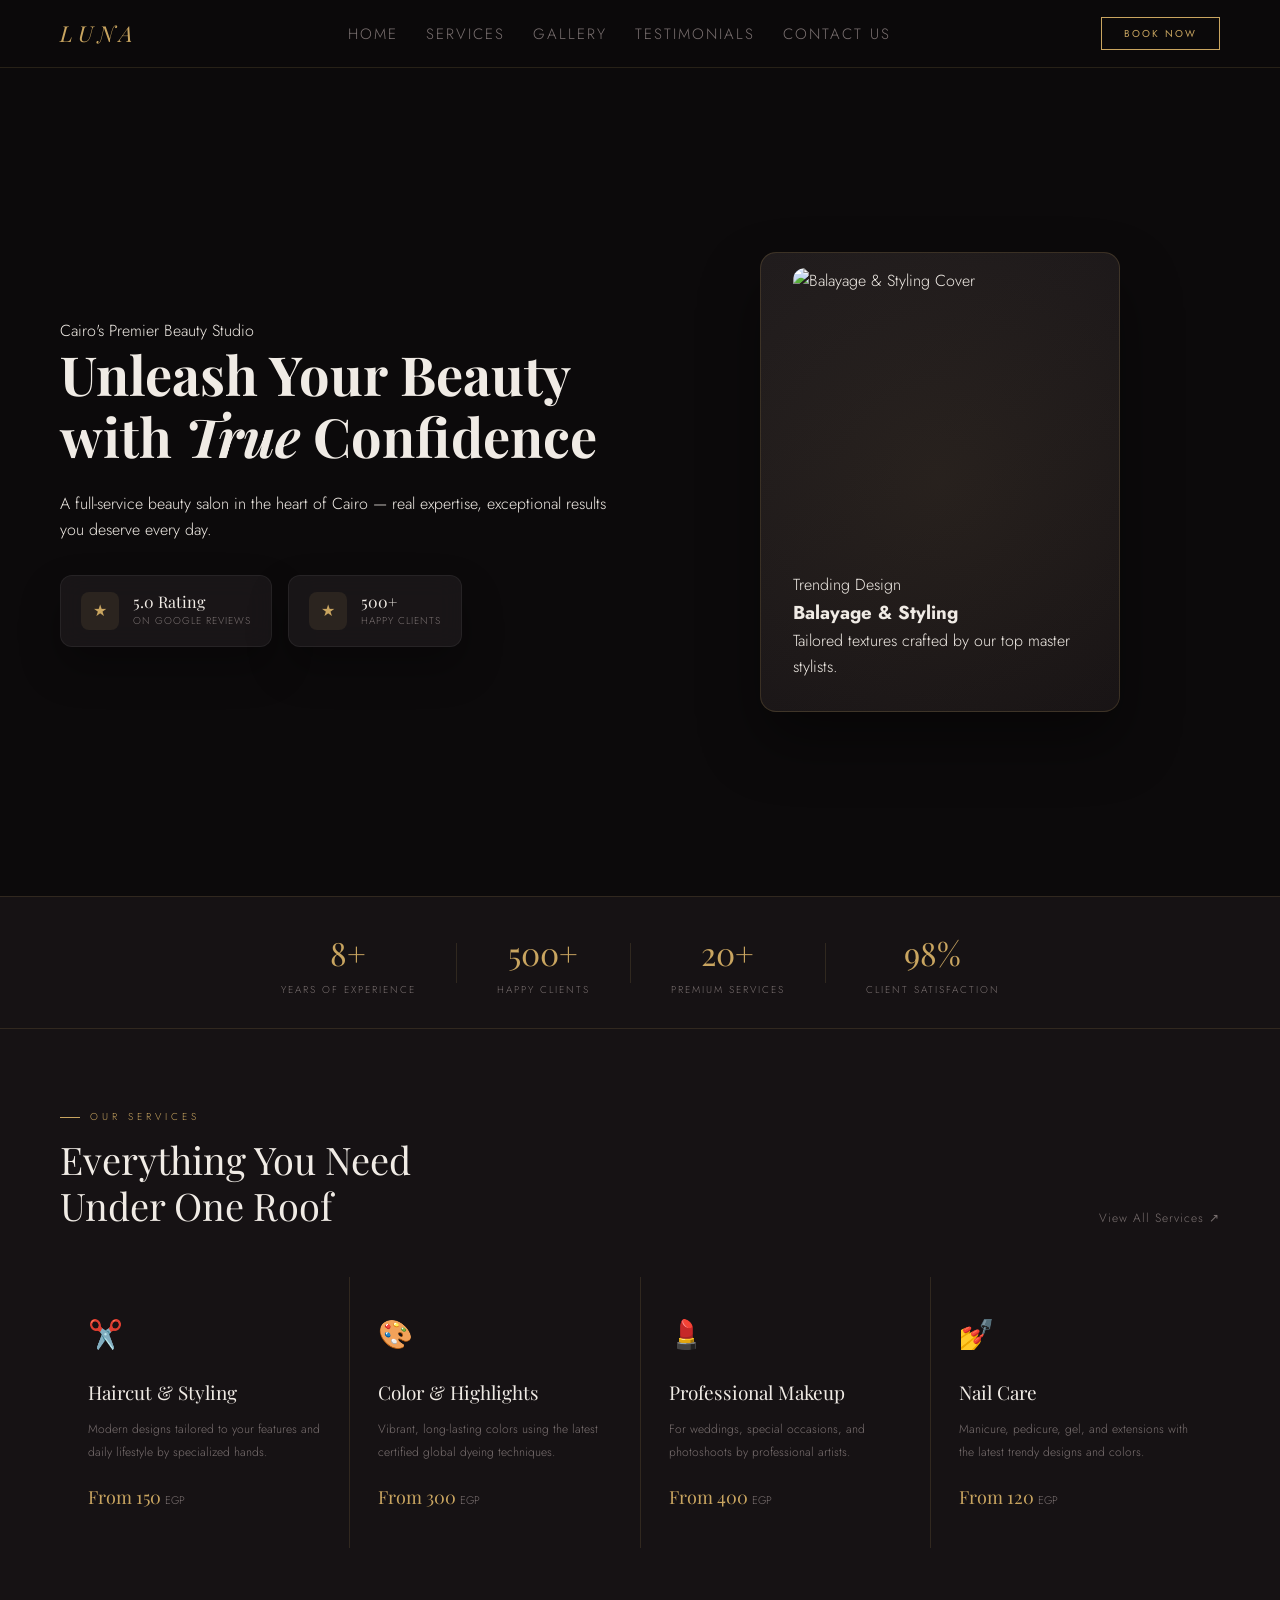
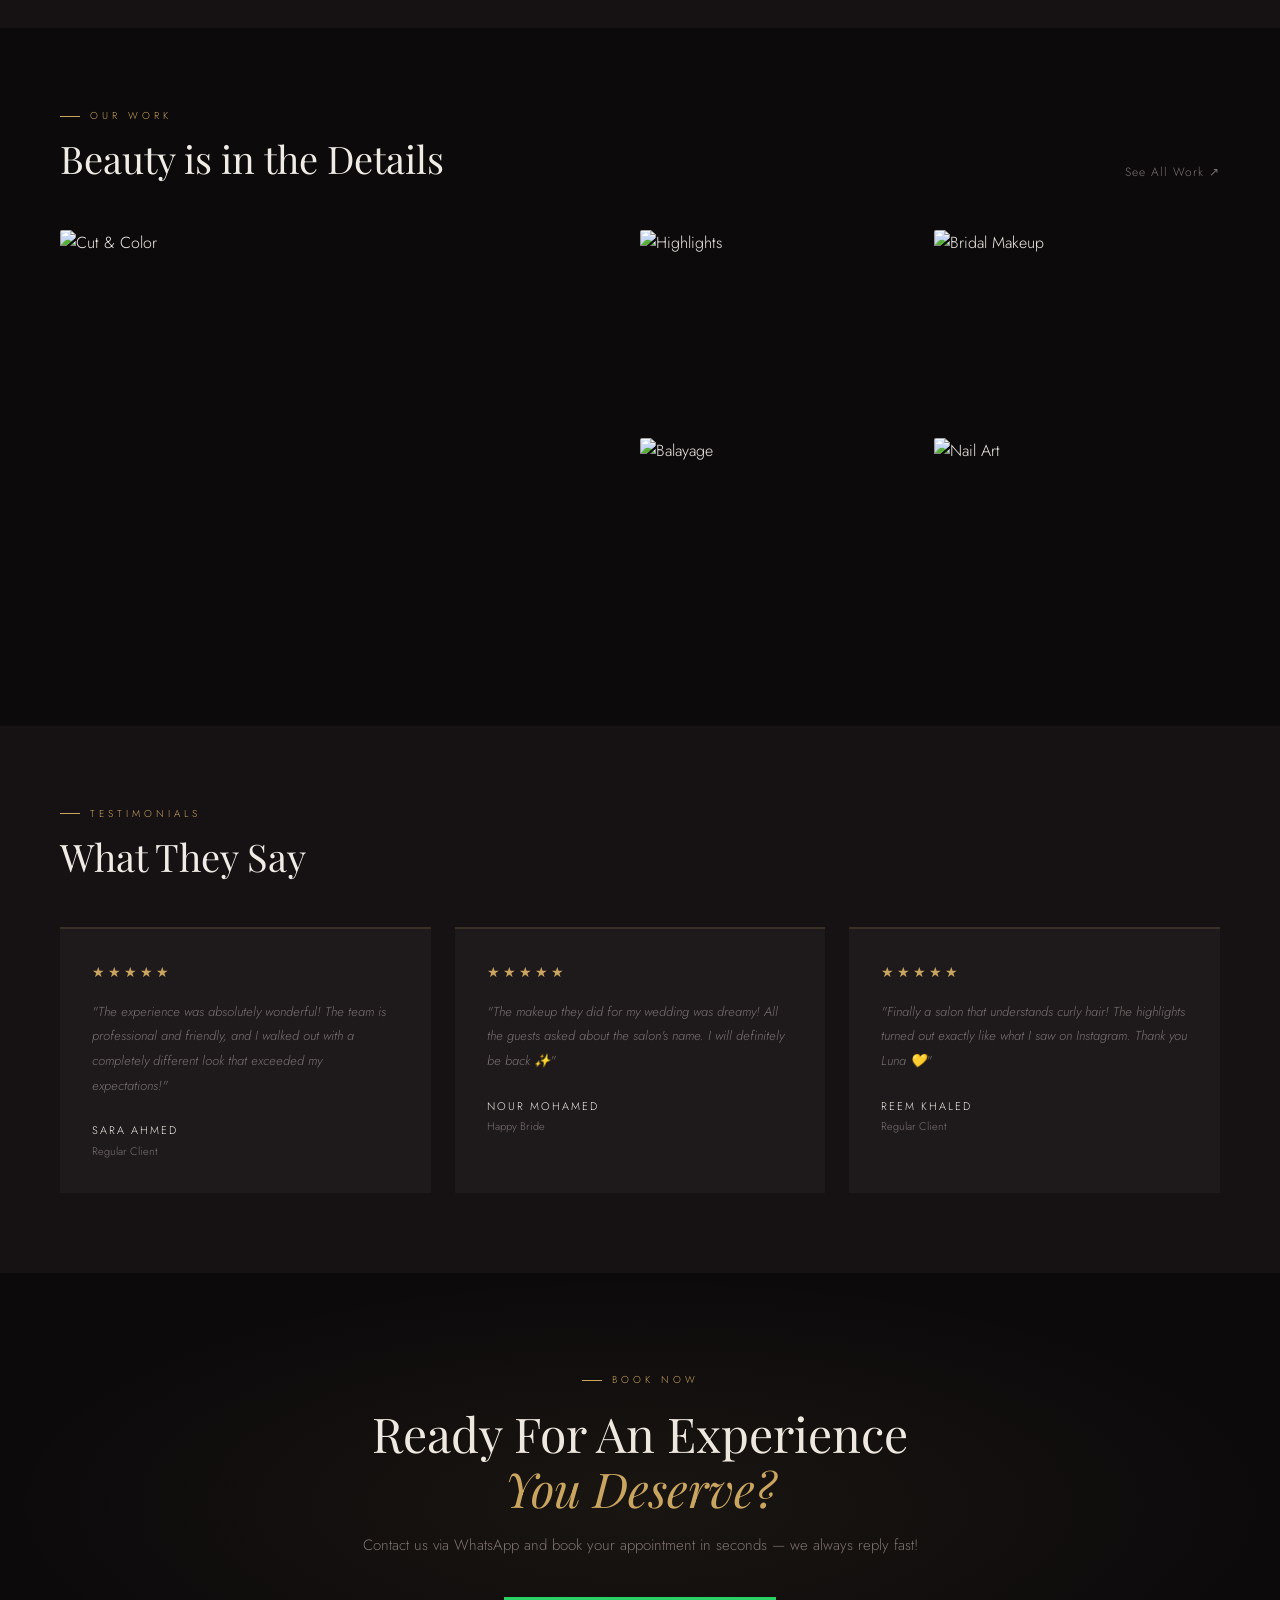
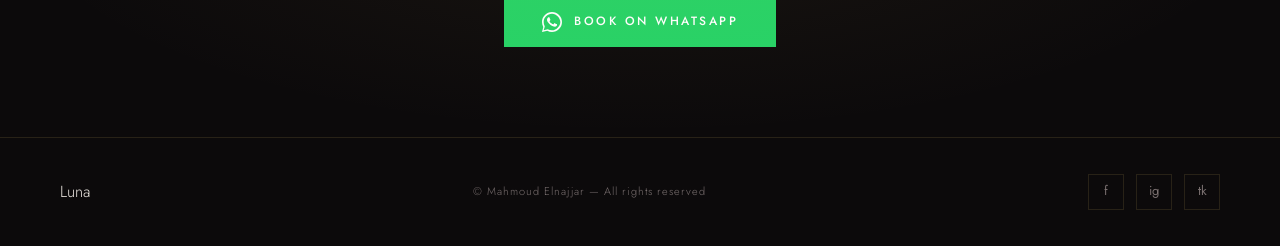
==== index.html @ 686131fc "Add files via upload" ====
<!DOCTYPE html>
<html lang="en"> <head>
    <meta charset="UTF-8">
    <meta name="viewport" content="width=device-width, initial-scale=1.0">
    <title>Luna Beauty Studio</title>
    <link href="https://fonts.googleapis.com/css2?family=Playfair+Display:ital,wght@0,400;0,700;1,400&family=Jost:wght@300;400;500;600&display=swap" rel="stylesheet">
    <link rel="stylesheet" href="style.css">
</head>

<body>

    <nav>
        <div class="hero-logo">LUNA</div>
        <ul class="nav-links">
            <li><a href="#hero">Home</a></li>
            <li><a href="#services">Services</a></li>
            <li><a href="#gallery">Gallery</a></li>
            <li><a href="#testimonials">Testimonials</a></li>
            <li><a href="#contact">Contact Us</a></li>
        </ul>
        <button class="btn-nav" onclick="window.open('https://wa.me/201554022009','_blank')">Book Now</button>
    </nav>

    <section class="hero" id="hero">
        <div class="hero-content">
            <p class="dis">Cairo's Premier Beauty Studio</p>
            <h1 class="hero-title">
                Unleash Your Beauty <br>
                with <em>True</em> Confidence
            </h1>
            <p class="hero-sub">
                A full-service beauty salon in the heart of Cairo — real expertise, 
                exceptional results you deserve every day.
            </p>
            
            <div class="hero-stats">
                <div class="stat-card rate-card">
                    <div class="stat-icon">★</div>
                    <div>
                        <h4>5.0 Rating</h4>
                        <p>On Google Reviews</p>
                    </div>
                </div>
                <div class="stat-card clients-card">
                    <div class="stat-icon">★</div>
                    <div>
                        <h4>500+</h4>
                        <p>Happy Clients</p>
                    </div>
                </div>
            </div>
        </div>
        
        <div class="hero-visual">
            <div class="feat-card">
                <div class="card-glow"></div>
                <div class="card-content">
                    <img src="images/cover.jpg" class="card-img" alt="Balayage & Styling Cover">
                    <span class="card-tag">Trending Design</span>
                    <h3 class="card-title">Balayage & Styling</h3>
                    <p class="card-text">Tailored textures crafted by our top master stylists.</p>
                </div>
            </div>
        </div>
    </section>

    <div class="divider">
        <div class="div-item">
            <div class="div-num">8+</div>
            <div class="div-label">Years of Experience</div>
        </div>
        <div class="div-sep"></div>
        <div class="div-item">
            <div class="div-num">500+</div>
            <div class="div-label">Happy Clients</div>
        </div>
        <div class="div-sep"></div>
        <div class="div-item">
            <div class="div-num">20+</div>
            <div class="div-label">Premium Services</div>
        </div>
        <div class="div-sep"></div>
        <div class="div-item">
            <div class="div-num">98%</div>
            <div class="div-label">Client Satisfaction</div>
        </div>
    </div>

    <section class="services" id="services">
        <div class="sec-head">
            <div>
                <p class="sec-ey">Our Services</p>
                <h2 class="sec-title">Everything You Need<br>Under One Roof</h2>
            </div>
            <a href="#" class="sec-link">View All Services ↗</a>
        </div>

        <div class="services-grid">
            <div class="s-card">
                <span class="s-icon">✂️</span>
                <h3 class="s-name">Haircut & Styling</h3>
                <p class="s-desc">Modern designs tailored to your features and daily lifestyle by specialized hands.</p>
                <p class="s-price">From 150 <small>EGP</small></p>
            </div>
            <div class="s-card">
                <span class="s-icon">🎨</span>
                <h3 class="s-name">Color & Highlights</h3>
                <p class="s-desc">Vibrant, long-lasting colors using the latest certified global dyeing techniques.</p>
                <p class="s-price">From 300 <small>EGP</small></p>
            </div>
            <div class="s-card">
                <span class="s-icon">💄</span>
                <h3 class="s-name">Professional Makeup</h3>
                <p class="s-desc">For weddings, special occasions, and photoshoots by professional artists.</p>
                <p class="s-price">From 400 <small>EGP</small></p>
            </div>
            <div class="s-card">
                <span class="s-icon">💅</span>
                <h3 class="s-name">Nail Care</h3>
                <p class="s-desc">Manicure, pedicure, gel, and extensions with the latest trendy designs and colors.</p>
                <p class="s-price">From 120 <small>EGP</small></p>
            </div>
        </div>
    </section>

    <section class="gallery" id="gallery">
        <div class="sec-head">
            <div>
                <p class="sec-ey">Our Work</p>
                <h2 class="sec-title">Beauty is in the Details</h2>
            </div>
            <a href="#" class="sec-link">See All Work ↗</a>
        </div>

       <div class="gal-grid">
            <div class="g-item">
                <img src="images/cut-color.jpg" alt="Cut & Color" class="g-img" loading="lazy">
                <div class="g-overlay"><span class="g-label">Cut & Color</span></div>
            </div>
            <div class="g-item">
                <img src="images/highlights.jpg" alt="Highlights" class="g-img pos-center" loading="lazy">
                <div class="g-overlay"><span class="g-label">Highlights</span></div>
            </div>
            <div class="g-item">
                <img src="images/styling.jpg" alt="Bridal Makeup" class="g-img pos-center" loading="lazy">
                <div class="g-overlay"><span class="g-label">Bridal Makeup</span></div>
            </div>
            <div class="g-item">
                <img src="images/balayage.jpg" alt="Balayage" class="g-img pos-center" loading="lazy">
                <div class="g-overlay"><span class="g-label">Balayage</span></div>
            </div>
            <div class="g-item">
                <img src="images/nail-art.jpg" alt="Nail Art" class="g-img" loading="lazy">
                <div class="g-overlay"><span class="g-label">Nail Art</span></div>
            </div>
            <div class="g-item">
                <img src="images/updo.jpg" alt="Updo Styling" class="g-img" loading="lazy">
                <div class="g-overlay"><span class="g-label">Updo Styling</span></div>
            </div>
        </div>
    </section>

    <section class="testimonials" id="testimonials">
        <div class="sec-head">
            <div>
                <p class="sec-ey">Testimonials</p>
                <h2 class="sec-title">What They Say</h2>
            </div>
        </div>

        <div class="t-grid">
            <div class="t-card">
                <div class="t-stars">★★★★★</div>
                <p class="t-text">"The experience was absolutely wonderful! The team is professional and friendly, and I walked out with a completely different look that exceeded my expectations!"</p>
                <div class="t-author">
                    <div class="t-name">Sara Ahmed</div>
                    <div class="t-role">Regular Client</div>
                </div>
            </div>
            <div class="t-card">
                <div class="t-stars">★★★★★</div>
                <p class="t-text">"The makeup they did for my wedding was dreamy! All the guests asked about the salon's name. I will definitely be back ✨"</p>
                <div class="t-author">
                    <div class="t-name">Nour Mohamed</div>
                    <div class="t-role">Happy Bride</div>
                </div>
            </div>
            <div class="t-card">
                <div class="t-stars">★★★★★</div>
                <p class="t-text">"Finally a salon that understands curly hair! The highlights turned out exactly like what I saw on Instagram. Thank you Luna 💛"</p>
                <div class="t-author">
                    <div class="t-name">Reem Khaled</div>
                    <div class="t-role">Regular Client</div>
                </div>
            </div>
        </div>
    </section>

    <section class="cta" id="contact">
        <p class="sec-ey" style="display:inline-flex; gap:10px; margin-bottom:18px">Book Now</p>
        <h2 class="sec-title">
            Ready For An Experience<br>
            <em>You Deserve?</em>
        </h2>
        <p class="cta-sub">Contact us via WhatsApp and book your appointment in seconds — we always reply fast!</p>

        <a href="https://wa.me/201554022009?text=Hello,%20I%20would%20like%20to%20book%20an%20appointment%20at%20Luna%20Beauty%20Studio" target="_blank" class="btn-wa" style="text-decoration: none;">
            <svg width="20" height="20" viewBox="0 0 24 24" class="wa-icon">
                <path d="M17.472 14.382c-.297-.149-1.758-.867-2.03-.967-.273-.099-.471-.148-.67.15-.197.297-.767.966-.94 1.164-.173.199-.347.223-.644.075-.297-.15-1.255-.463-2.39-1.475-.883-.788-1.48-1.761-1.653-2.059-.173-.297-.018-.458.13-.606.134-.133.298-.347.446-.52.149-.174.198-.298.298-.497.099-.198.05-.371-.025-.52-.075-.149-.669-1.612-.916-2.207-.242-.579-.487-.5-.669-.51-.173-.008-.371-.01-.57-.01-.198 0-.52.074-.792.372-.272.297-1.04 1.016-1.04 2.479 0 1.462 1.065 2.875 1.213 3.074.149.198 2.096 3.2 5.077 4.487.709.306 1.262.489 1.694.625.712.227 1.36.195 1.871.118.571-.085 1.758-.719 2.006-1.413.248-.694.248-1.289.173-1.413z"/>
                <path d="M12 0C5.373 0 0 5.373 0 12c0 2.127.555 4.126 1.526 5.858L0 24l6.335-1.508A11.945 11.945 0 0012 24c6.627 0 12-5.373 12-12S18.627 0 12 0zm0 22c-1.873 0-3.641-.487-5.178-1.342L2 22l1.368-4.718A9.953 9.953 0 012 12C2 6.477 6.477 2 12 2s10 5.477 10 10-4.477 10-10 10z"/>
            </svg>
            Book on WhatsApp
        </a>
    </section>

    <footer>
        <div class="logo">Luna</div>
        <p class="f-copy">© Mahmoud Elnajjar — All rights reserved</p>
        <div class="socials">
            <a href="#" class="soc" title="Facebook">f</a>
            <a href="#" class="soc" title="Instagram">ig</a>
            <a href="#" class="soc" title="TikTok">tk</a>
        </div>
    </footer>

</body>
</html>
---- style.css ----
/* 1. الإعدادات العامة والمتغيرات */
* {
    margin: 0;
    padding: 0;
    box-sizing: border-box;
}

:root {
    --bg: #0c0a0b;
    --surface: #161214;
    --card: #1e1a1c;
    --gold: #c9a560;
    --rose: #cc7b85;
    --text: #f0ebe5;
    --muted: #7a7070;
    --border: rgba(201, 165, 96, 0.15);
}

html {
    scroll-behavior: smooth;
}

body {
    background: var(--bg);
    color: var(--text);
    font-family: 'Jost', sans-serif;
    font-weight: 300;
    line-height: 1.6;
    overflow-x: hidden;
}

/* 2. شريط التنقل (Navbar) */
nav {
    position: sticky;
    top: 0;
    z-index: 100;
    display: flex;
    align-items: center;
    justify-content: space-between;
    padding: 16px 60px;
    background: rgba(12, 10, 11, 0.95);
    backdrop-filter: blur(12px);
    border-bottom: 1px solid var(--border);
}

.hero-logo {
    font-family: 'Playfair Display', serif;
    font-size: 22px;
    letter-spacing: 5px;
    color: var(--gold);
    font-style: italic;
}

.nav-links {
    display: flex;
    gap: 28px;
    list-style-type: none;
    direction: ltr;
}

.nav-links a {
    color: var(--muted);
    font-size: 15px;
    letter-spacing: 2px;
    text-transform: uppercase;
    transition: color .2s;
    text-decoration: none;
}

.nav-links a:hover {
    color: var(--text);
}

.btn-nav {
    background: transparent;
    border: 1.2px solid var(--gold);
    color: var(--gold);
    padding: 8px 22px;
    font-family: 'Jost', sans-serif;
    font-size: 10px;
    letter-spacing: 2px;
    text-transform: uppercase;
    cursor: pointer;
    transition: all .2s;
}

.btn-nav:hover {
    background: var(--gold);
    color: var(--bg);
}

/* 3. واجهة الموقع (Hero Section) */
.hero {
    min-height: 92vh;
    display: grid;
    grid-template-columns: 1fr 1fr;
    align-items: center;
    padding: 60px 60px;
    position: relative;
    overflow: hidden;
    gap: 40px;
}

.hero-title {
    font-family: 'Playfair Display', serif;
    font-size: 54px;
    line-height: 1.15;
    margin-bottom: 24px;
}

.hero-stats {
    display: flex;
    gap: 16px;
    margin-top: 32px;
}

.hero-visual {
    position: relative;
    display: flex;
    justify-content: center;
    align-items: center;
    min-height: 500px;
    padding: 40px;
}

.feat-card {
    position: relative;
    width: 360px;
    height: 460px;
    background: linear-gradient(145deg, #1e1a1c, #161214);
    border: 1px solid rgba(201, 165, 96, 0.2);
    border-radius: 16px;
    padding: 32px;
    display: flex;
    flex-direction: column;
    justify-content: flex-end;
    overflow: hidden;
    box-shadow: 0 30px 60px rgba(0, 0, 0, 0.4);
    transition: transform 0.4s ease, border-color 0.4s ease;
}

.feat-card:hover {
    transform: translateY(-5px);
    border-color: var(--gold);
}

.card-glow {
    position: absolute;
    top: -50%;
    left: -50%;
    width: 200%;
    height: 200%;
    background: radial-gradient(circle, rgba(201, 165, 96, 0.08) 0%, transparent 60%);
    pointer-events: none;
}

.card-content {
    position: relative;
    z-index: 2;
}

.card-img {
    width: 100%;
    height: 290px;
    object-fit: cover;
    object-position: center top;
    border-radius: 12px;
    margin-bottom: 14px;
    display: block;
}

.stat-card {
    position: relative;
    background: rgba(30, 26, 28, 0.75);
    backdrop-filter: blur(12px);
    border: 1px solid rgba(255, 255, 255, 0.06);
    padding: 16px 20px;
    border-radius: 12px;
    display: flex;
    align-items: center;
    gap: 14px;
    box-shadow: 0 20px 40px rgba(0, 0, 0, 0.3);
    z-index: 3;
    transition: transform 0.3s ease;
}

.stat-card:hover {
    transform: scale(1.05);
}

.stat-icon {
    width: 38px;
    height: 38px;
    background: rgba(201, 165, 96, 0.1);
    border-radius: 8px;
    display: flex;
    align-items: center;
    justify-content: center;
    color: var(--gold);
    font-size: 16px;
}

.stat-card h4 {
    font-family: 'Playfair Display', serif;
    font-size: 16px;
    color: var(--text);
    font-weight: 400;
    line-height: 1.2;
}

.stat-card p {
    font-size: 10px;
    color: var(--muted);
    text-transform: uppercase;
    letter-spacing: 1px;
    margin-top: 2px;
}

/* 4. شريط الأرقام والفاصل (Divider) */
.divider {
    display: flex;
    align-items: center;
    justify-content: center;
    gap: 40px;
    padding: 30px 60px;
    background: var(--surface);
    border-top: 1px solid var(--border);
    border-bottom: 1px solid var(--border);
}

.div-item {
    text-align: center;
}

.div-num {
    font-family: 'Playfair Display', serif;
    font-size: 32px;
    color: var(--gold);
}

.div-label {
    font-size: 10px;
    letter-spacing: 2px;
    text-transform: uppercase;
    color: var(--muted);
    margin-top: 4px;
}

.div-sep {
    width: 1px;
    height: 40px;
    background: var(--border);
}

/* 5. سيكشن الخدمات (Services) */
.services {
    padding: 80px 60px;
    background: var(--surface);
}

.sec-head {
    display: flex;
    justify-content: space-between;
    align-items: flex-end;
    margin-bottom: 48px;
}

.sec-ey {
    font-size: 10px;
    letter-spacing: 4px;
    text-transform: uppercase;
    color: var(--gold);
    margin-bottom: 12px;
    display: flex;
    align-items: center;
    gap: 10px;
}

.sec-ey::before {
    content: '';
    width: 20px;
    height: 1px;
    background: var(--gold);
}

.sec-title {
    font-family: 'Playfair Display', serif;
    font-size: 38px;
    font-weight: 400;
    line-height: 1.2;
}

.sec-link {
    color: var(--muted);
    font-size: 12px;
    text-decoration: none;
    letter-spacing: 1px;
    transition: color .2s;
}

.sec-link:hover {
    color: var(--gold);
}

.services-grid {
    display: grid;
    grid-template-columns: repeat(4, 1fr);
    gap: 1px;
    background: var(--border);
}

.s-card {
    background: var(--surface);
    padding: 36px 28px;
    transition: background .3s;
    cursor: default;
    position: relative;
    overflow: hidden;
}

.s-card::after {
    content: '';
    position: absolute;
    bottom: 0;
    left: 0;
    width: 0;
    height: 2px;
    background: var(--gold);
    transition: width .35s;
}

.s-card:hover::after {
    width: 100%;
}

.s-card:hover {
    background: var(--card);
}

.s-icon {
    font-size: 28px;
    margin-bottom: 20px;
    display: block;
}

.s-name {
    font-family: 'Playfair Display', serif;
    font-size: 19px;
    margin-bottom: 10px;
    font-weight: 400;
}

.s-desc {
    color: var(--muted);
    font-size: 12px;
    line-height: 1.9;
    margin-bottom: 20px;
}

.s-price {
    color: var(--gold);
    font-size: 18px;
    font-family: 'Playfair Display', serif;
}

.s-price small {
    color: var(--muted);
    font-size: 11px;
    font-family: 'Jost', sans-serif;
}

/* 6. معرض الصور (Gallery) */
.gallery {
    padding: 80px 60px;
}

.gal-grid {
    display: grid;
    grid-template-columns: 2fr 1fr 1fr;
    grid-template-rows: 200px 200px;
    gap: 8px;
    margin-top: 48px;
}

.g-img {
    position: absolute;
    inset: 0;
    width: 100%;
    height: 100%;
    object-fit: cover;
    object-position: center top;
    display: block;
    transition: transform 0.4s ease;
}

.g-img.pos-center {
    object-position: center 25%;
}

.g-item {
    overflow: hidden;
    cursor: pointer;
    position: relative;
    border-radius: 2px;
}

.g-item:first-child {
    grid-row: 1/3;
}

.g-item:hover .g-img {
    transform: scale(1.05);
}

.g-overlay {
    position: absolute;
    inset: 0;
    background: linear-gradient(to top, rgba(0, 0, 0, .55) 0%, transparent 50%);
    opacity: 0;
    transition: opacity .3s;
    display: flex;
    align-items: flex-end;
    padding: 18px;
}

.g-item:hover .g-overlay {
    opacity: 1;
}

.g-label {
    color: white;
    font-size: 11px;
    letter-spacing: 2px;
    text-transform: uppercase;
}

/* 7. آراء العملاء (Testimonials) */
.testimonials {
    padding: 80px 60px;
    background: var(--surface);
}

.t-grid {
    display: grid;
    grid-template-columns: repeat(3, 1fr);
    gap: 24px;
    margin-top: 48px;
}

.t-card {
    background: var(--card);
    padding: 32px;
    border-top: 2px solid var(--border);
    transition: border-color .3s;
}

.t-card:hover {
    border-top-color: var(--gold);
}

.t-stars {
    color: var(--gold);
    margin-bottom: 16px;
    font-size: 14px;
    letter-spacing: 3px;
}

.t-text {
    color: var(--muted);
    font-size: 13px;
    line-height: 1.9;
    margin-bottom: 24px;
    font-style: italic;
}

.t-name {
    font-size: 11px;
    letter-spacing: 2px;
    text-transform: uppercase;
}

.t-role {
    font-size: 11px;
    color: var(--muted);
    margin-top: 3px;
}

/* 8. سيكشن الحجز (CTA Section) */
.cta {
    padding: 90px 60px;
    text-align: center;
    position: relative;
    overflow: hidden;
}

.cta::before {
    content: '';
    position: absolute;
    inset: 0;
    background: radial-gradient(ellipse at center, rgba(201, 165, 96, .07) 0%, transparent 70%);
    pointer-events: none;
}

.cta .sec-title {
    font-size: 48px;
    margin-bottom: 16px;
    line-height: 1.15;
}

.cta .sec-title em {
    font-style: italic;
    color: var(--gold);
}

.cta-sub {
    color: var(--muted);
    margin-bottom: 40px;
    font-size: 15px;
}

.btn-wa {
    background: #25D366;
    color: white;
    padding: 15px 38px;
    border: none;
    font-family: 'Jost', sans-serif;
    font-size: 12px;
    letter-spacing: 2.5px;
    text-transform: uppercase;
    cursor: pointer;
    display: inline-flex;
    align-items: center;
    gap: 12px;
    font-weight: 500;
    transition: opacity .2s;
}

.btn-wa:hover {
    opacity: .88;
}

.wa-icon {
    fill: white;
}

/* 9. الفوتر (Footer) */
footer {
    padding: 36px 60px;
    border-top: 1px solid var(--border);
    display: flex;
    justify-content: space-between;
    align-items: center;
}

.f-copy {
    color: var(--muted);
    font-size: 11px;
    letter-spacing: 1px;
}

.socials {
    display: flex;
    gap: 12px;
}

.soc {
    width: 36px;
    height: 36px;
    border: 1px solid var(--border);
    display: flex;
    align-items: center;
    justify-content: center;
    color: var(--muted);
    font-size: 13px;
    text-decoration: none;
    transition: all .2s;
    font-weight: 400;
}

.soc:hover {
    border-color: var(--gold);
    color: var(--gold);
}

/* 10. شاشات التجاوب (Responsive Design) */
/* ==========================================================================
   10. شاشات التجاوب المعدلة لظبط الصور والعرض على الموبايل
   ========================================================================== */

@media (max-width: 1200px) {
    .hero-title {
        font-size: 42px;
    }
}

@media (max-width: 1100px) {
    nav {
        padding: 16px 40px;
    }
    .hero {
        padding: 60px 40px;
        gap: 30px;
    }
    .services-grid {
        grid-template-columns: repeat(2, 1fr);
    }
    .gal-grid {
        grid-template-columns: 1.5fr 1fr;
        grid-template-rows: 240px 240px;
    }
    .g-item:first-child {
        grid-row: auto;
        grid-column: span 2;
    }
}

/* تعديل شاشات التابلت والموبايل المرتكز على وضوح الصور */
@media (max-width: 768px) {
    .btn-nav {
        display: none;
    }
    nav {
        padding: 14px 24px;
    }
    .nav-links {
        display: none;
    }
    .hero {
        grid-template-columns: 1fr;
        padding: 40px 24px;
        min-height: auto;
        gap: 32px;
        text-align: center;
    }
    .hero-title {
        font-size: 34px;
        max-width: 100%;
    }
    .hero-sub {
        max-width: 100%;
        font-size: 14px;
    }
    .hero-visual {
        min-height: auto;
        padding: 10px 0;
        width: 100%;
    }
    .feat-card {
        width: 100%;
        max-width: 100%;
        height: 420px; /* زيادة الطول شوية عشان الصورة تاخد راحتها */
        margin: 0 auto;
        padding: 20px;
    }
    .card-img {
        height: 260px;
        object-position: center top; /* رفع صورة الهيرو لفوق عشان تبان كاملة */
    }
    .hero-stats {
        justify-content: center;
        flex-wrap: wrap;
        width: 100%;
    }
    .divider {
        flex-direction: column;
        gap: 20px;
        padding: 30px 24px;
    }
    .div-sep {
        width: 40px;
        height: 1px;
    }
    .sec-head {
        flex-direction: column;
        align-items: center;
        text-align: center;
        gap: 12px;
        margin-bottom: 32px;
        width: 100%;
    }
    .sec-ey {
        justify-content: center;
    }
    .sec-title {
        font-size: 28px;
        max-width: 100%;
    }
    .services, .gallery, .testimonials, .cta {
        padding: 50px 24px;
        width: 100%;
    }
    .t-grid {
        grid-template-columns: 1fr;
        gap: 20px;
    }
    
    /* تظبيط الصور في الجاليري للموبايل */
    .gal-grid {
        grid-template-columns: 1fr;
        grid-template-rows: repeat(6, 280px); /* زيادة الارتفاع لـ 280px علشان الصورة تفرش وتوضح */
        gap: 16px;
    }
    .g-img {
        object-position: center 15% !important; /* إجبار كل الصور تترفع لفوق وتبين تفاصيل الشغل */
    }
    .g-item:first-child {
        grid-column: auto;
    }
    .g-overlay {
        opacity: 1;
        background: linear-gradient(to top, rgba(0, 0, 0, .5) 0%, transparent 60%);
    }
    .cta .sec-title {
        font-size: 30px;
    }
    footer {
        padding: 24px;
        flex-direction: column;
        gap: 16px;
        text-align: center;
    }
}

/* الفيكس النهائي للشاشات الصغيرة جداً */
@media (max-width: 480px) {
    nav {
        padding: 14px 16px;
    }
    .hero-logo {
        font-size: 18px;
        letter-spacing: 3px;
    }
    .hero, .services, .gallery, .testimonials, .cta {
        padding-left: 16px;
        padding-right: 16px;
        width: 100%;
    }
    .hero-title {
        font-size: 26px;
        line-height: 1.2;
    }
    .hero-sub {
        font-size: 13px;
    }
    .feat-card {
        height: 380px;
    }
    .card-img {
        height: 220px;
    }
    .gal-grid {
        grid-template-rows: repeat(6, 250px); /* مقاس متناسق جداً لشاشات الموبايل الصغير */
    }
    .services-grid {
        grid-template-columns: 1fr;
        width: 100%;
    }
    .s-card {
        padding: 28px 20px;
    }
    .hero-stats {
        flex-direction: column;
        align-items: center;
        width: 100%;
    }
    .stat-card {
        width: 100%;
        max-width: 100%;
    }
    .cta .sec-title {
        font-size: 24px;
    }
    .cta-sub {
        font-size: 13px;
    }
    .btn-wa {
        width: 100%;
        justify-content: center;
        padding: 14px 20px;
        font-size: 11px;
    }
}
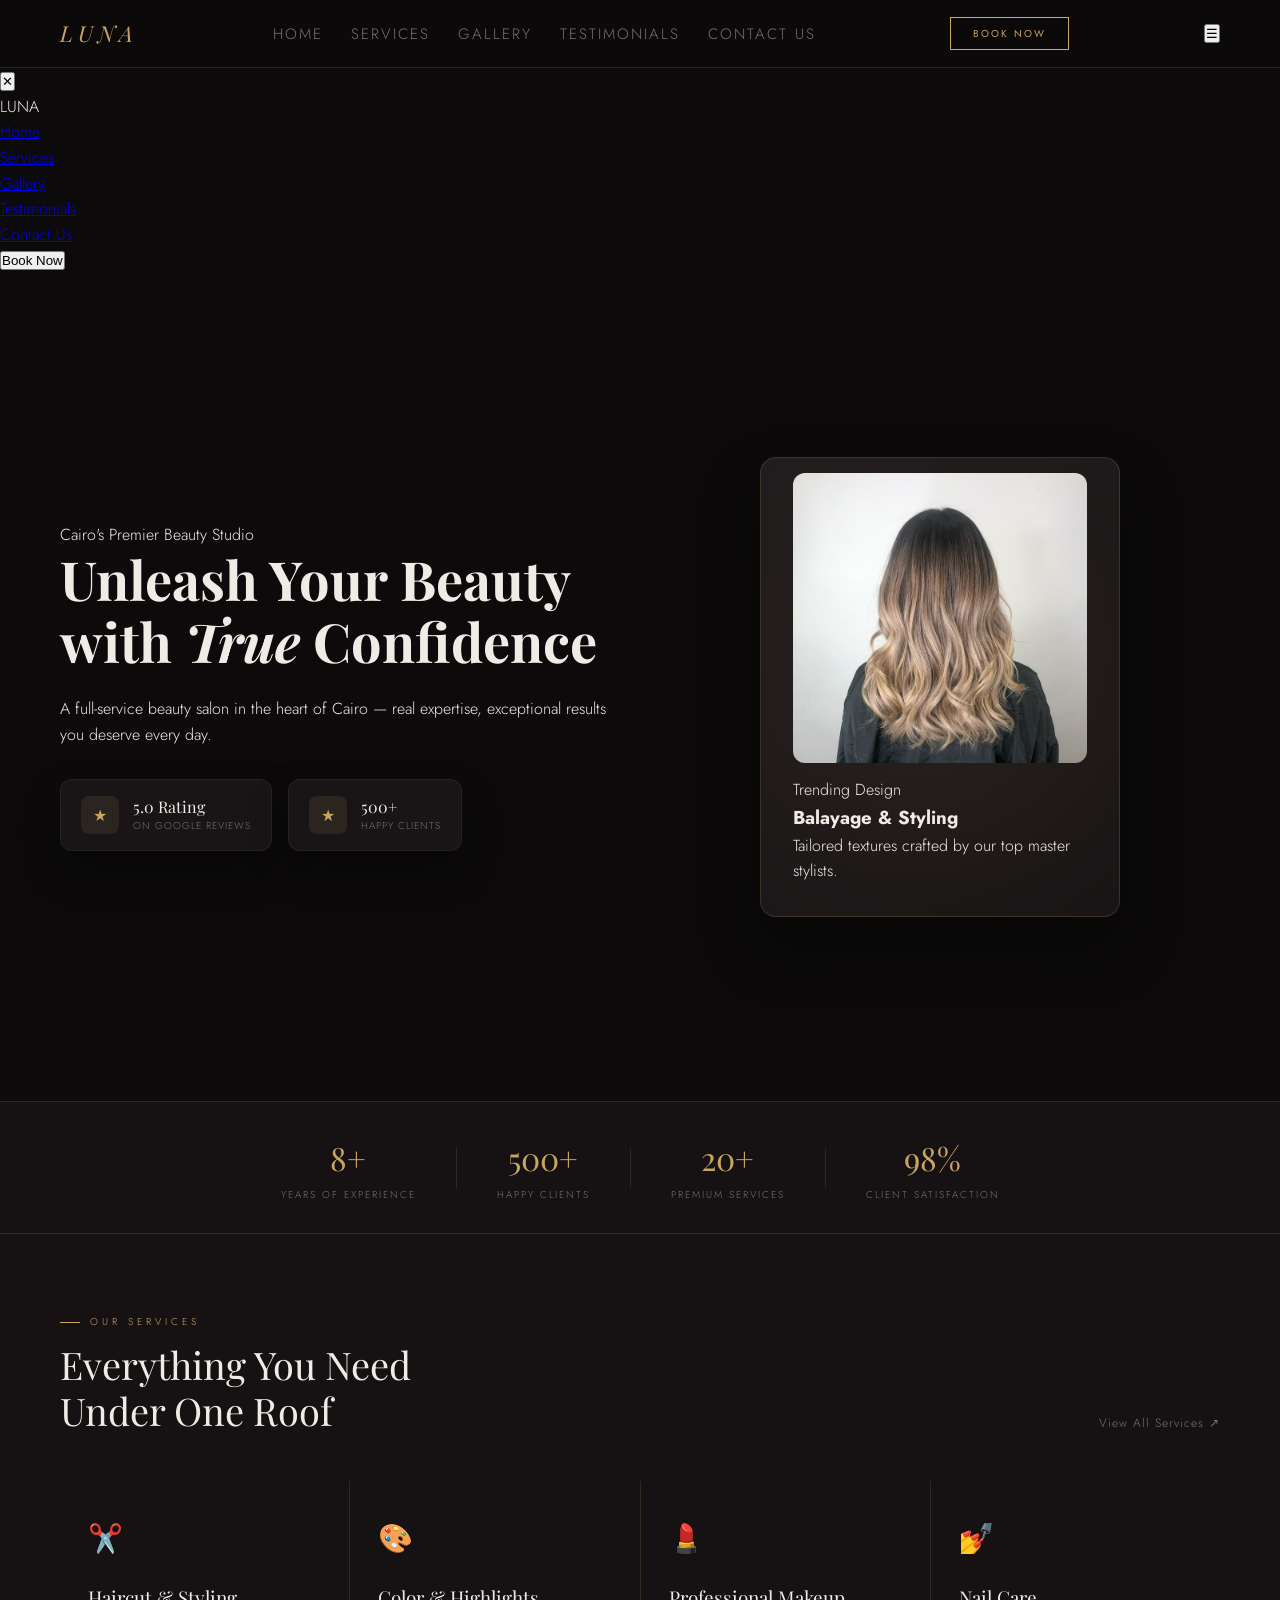
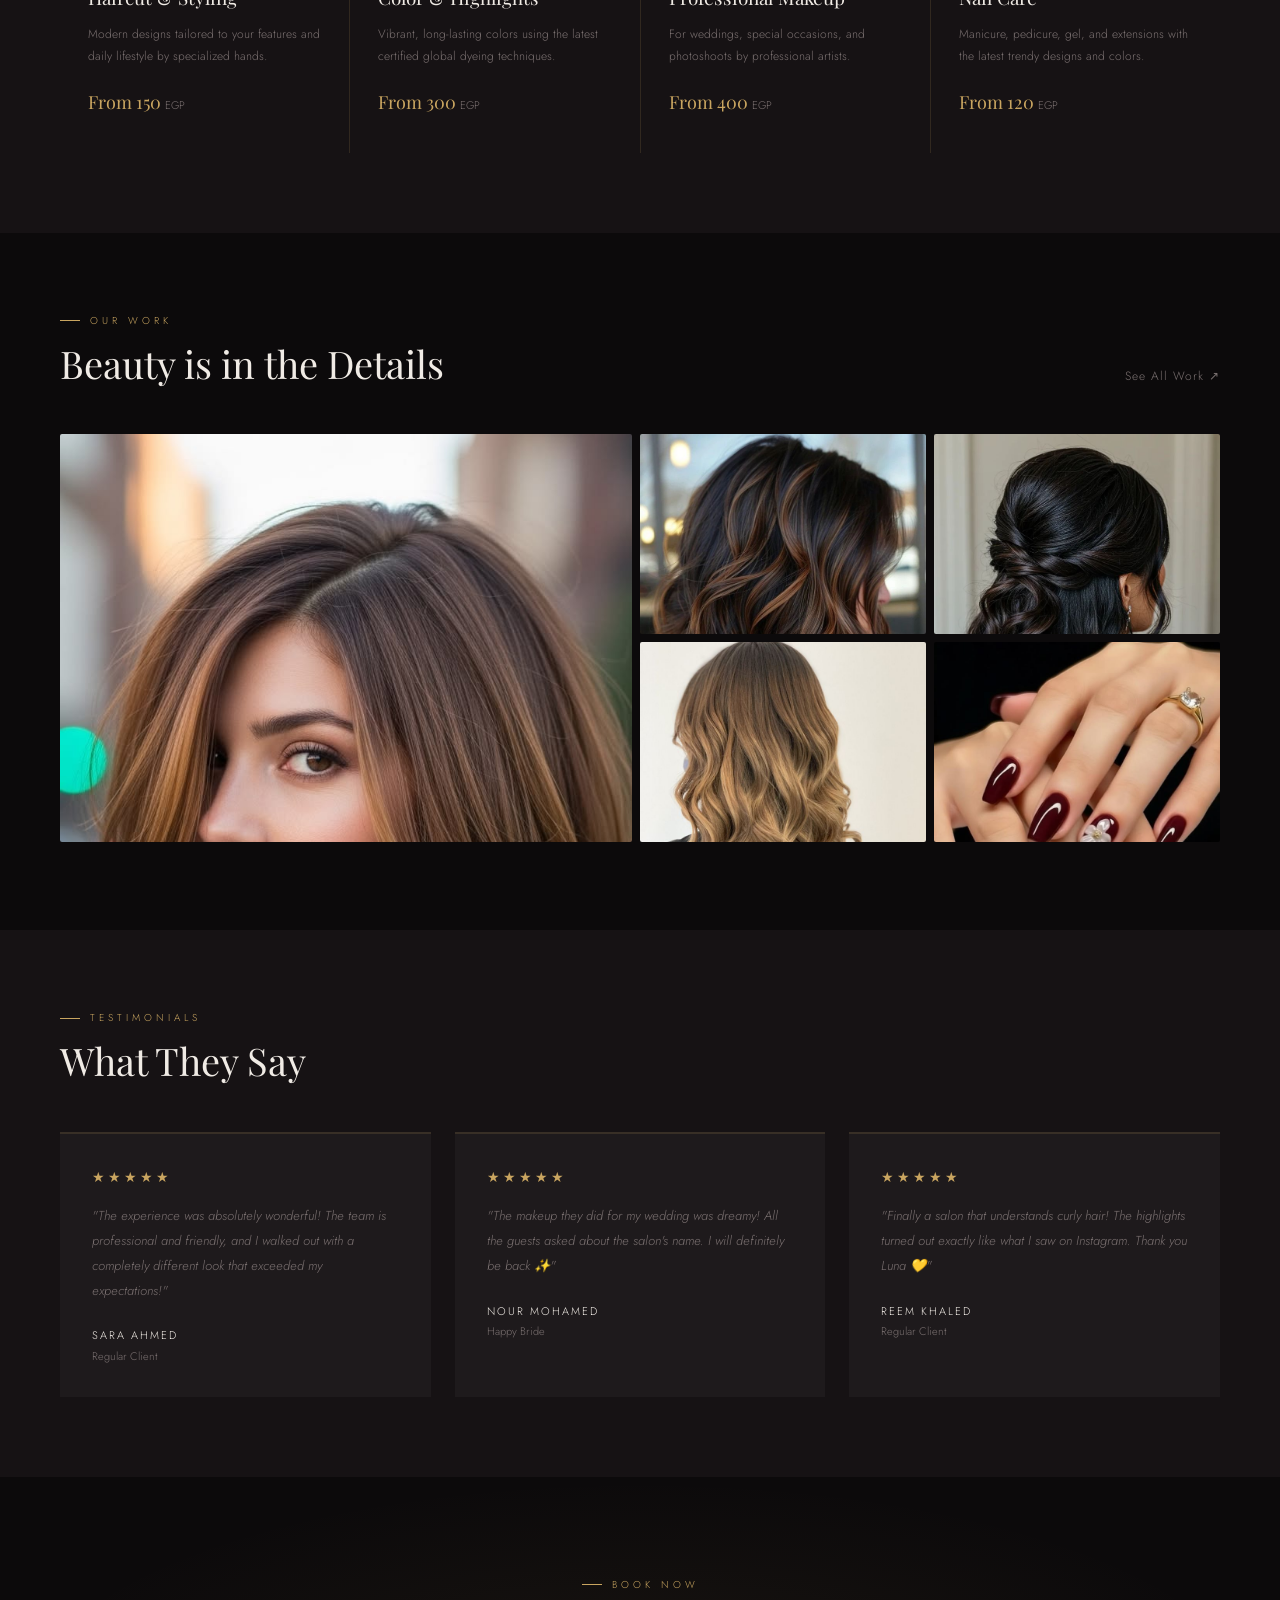
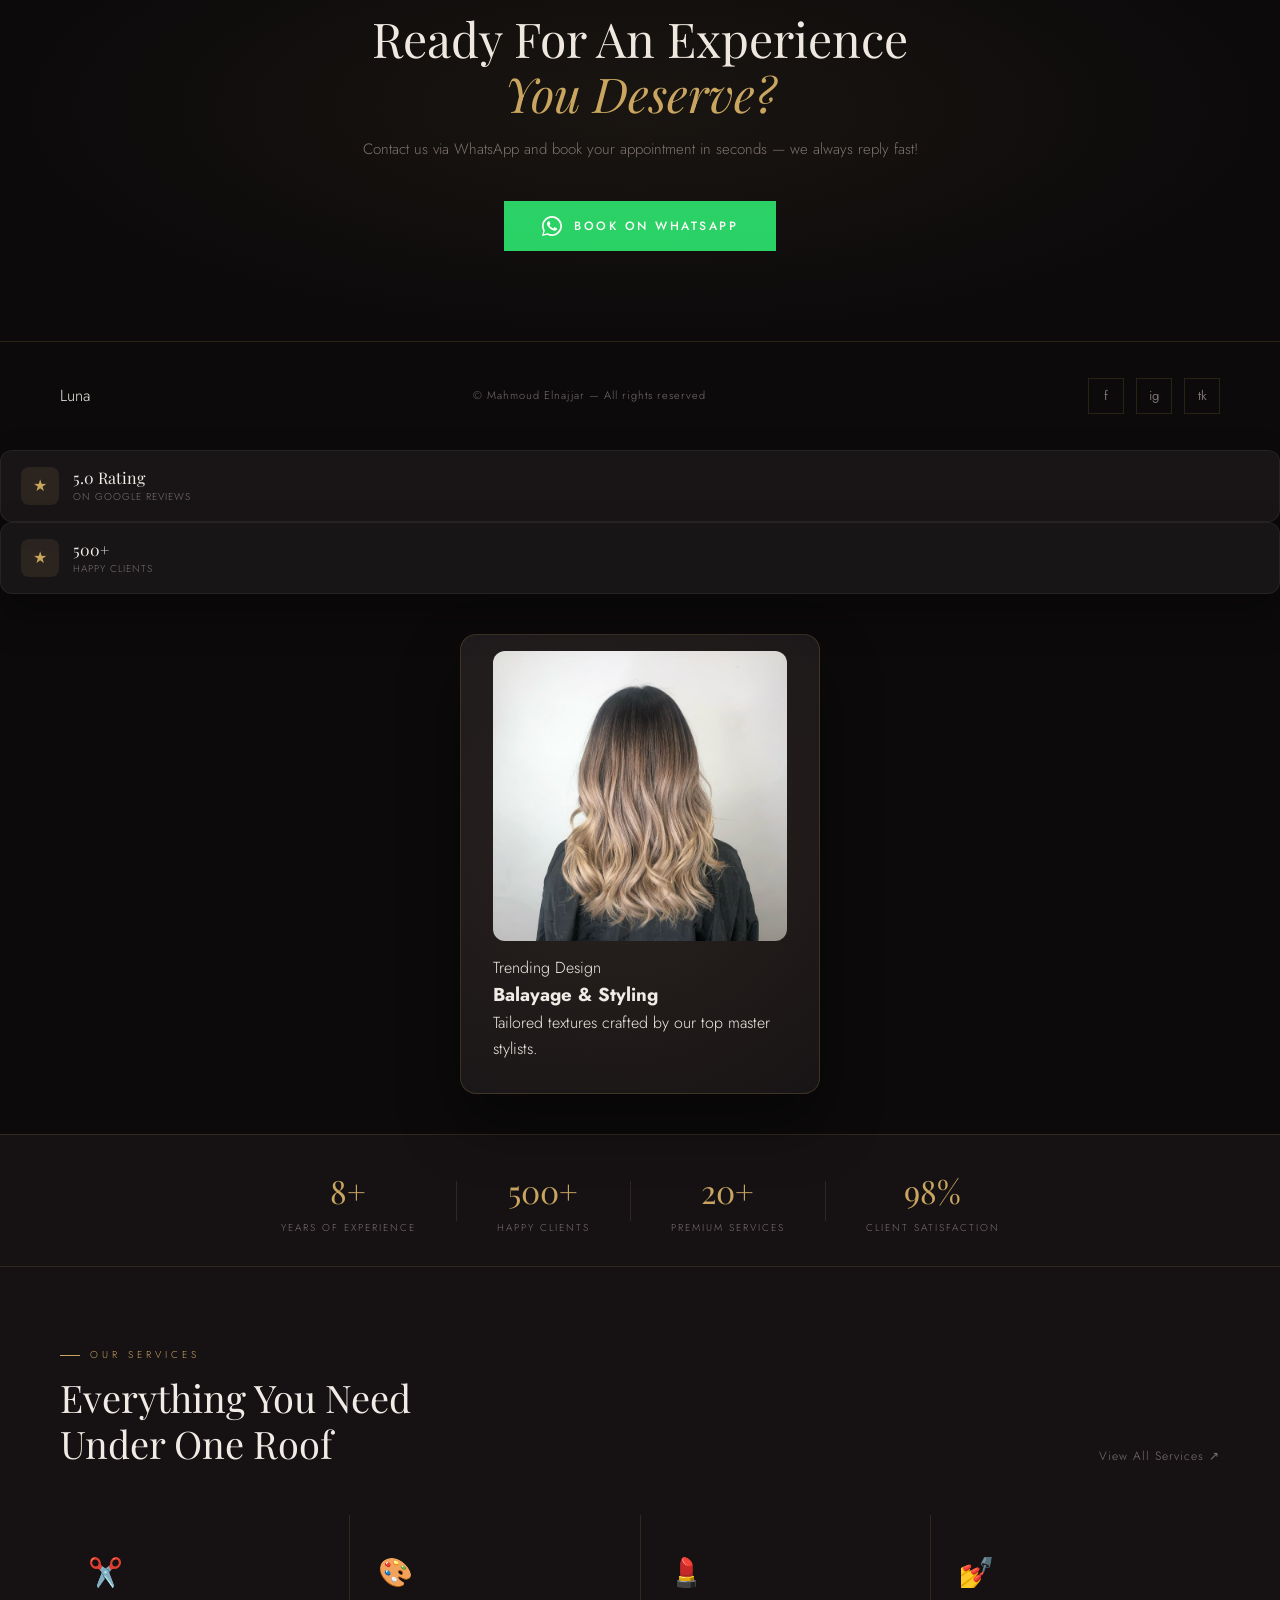
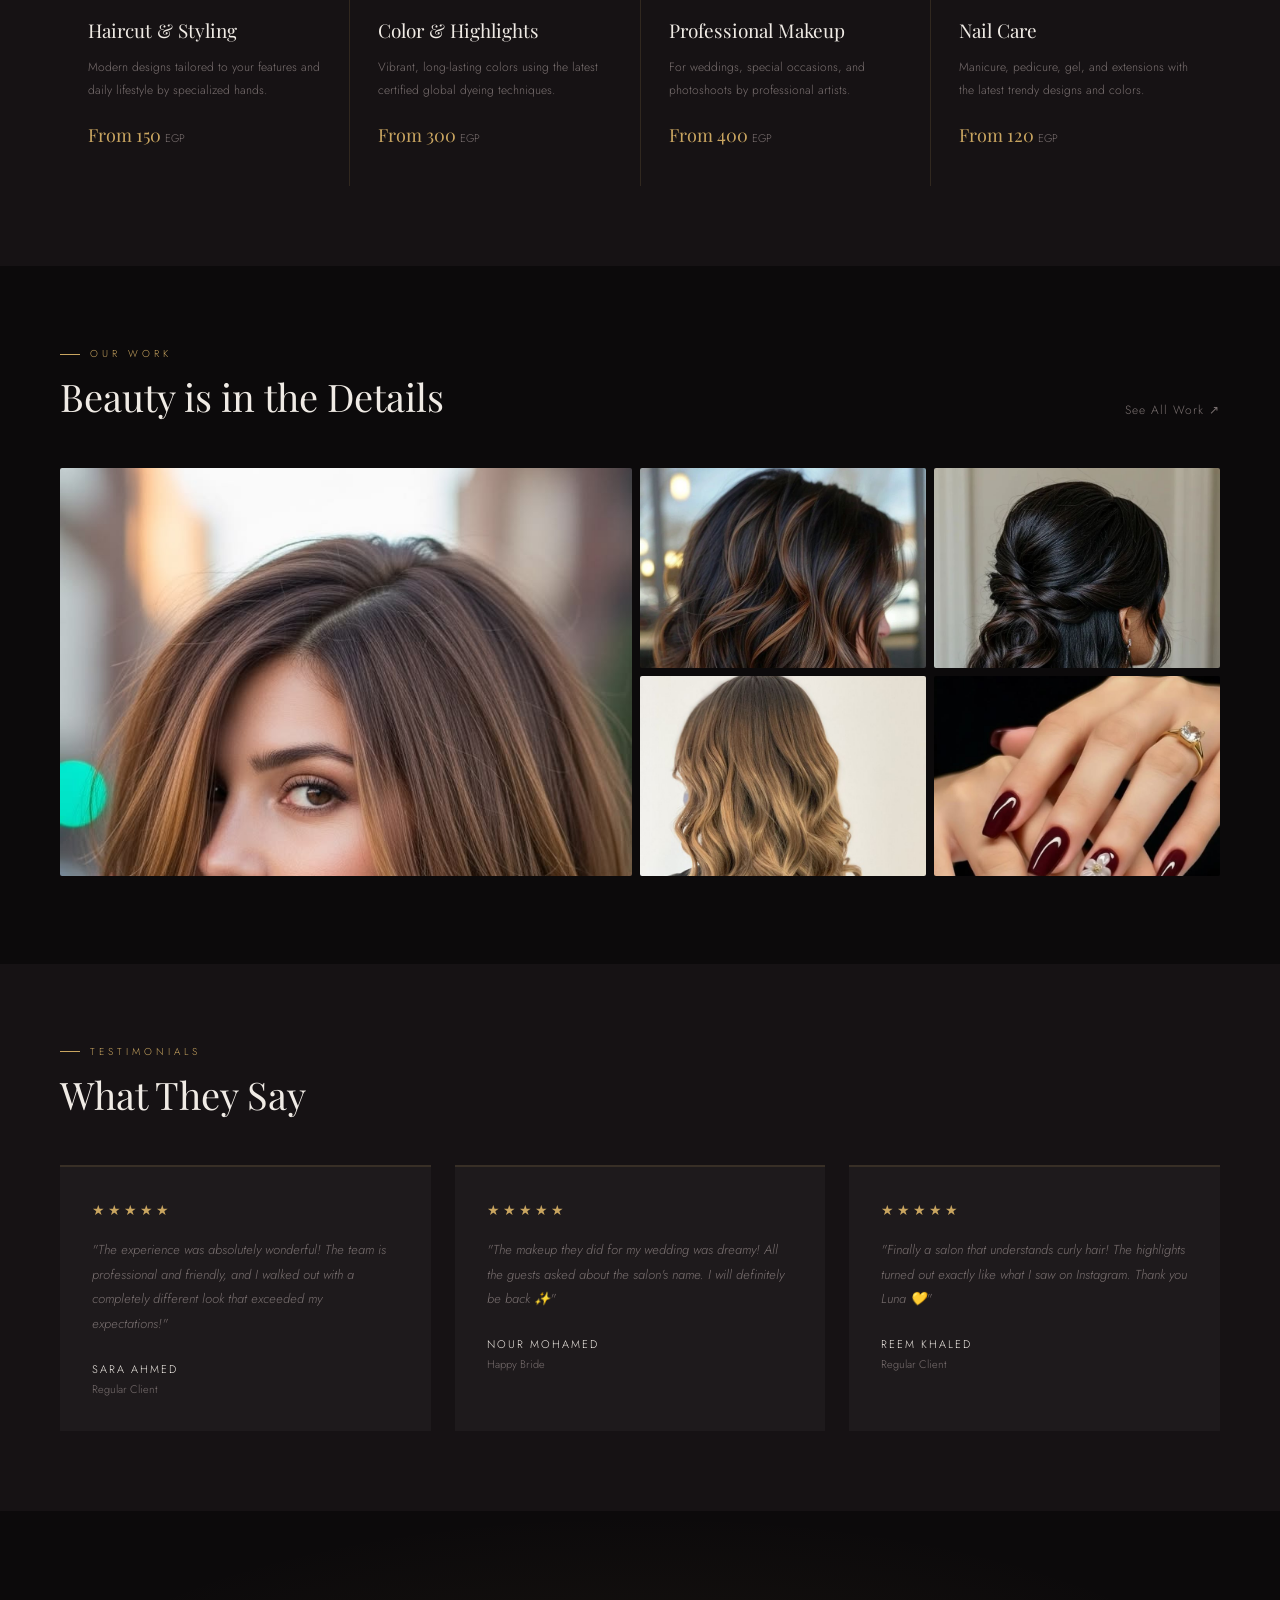
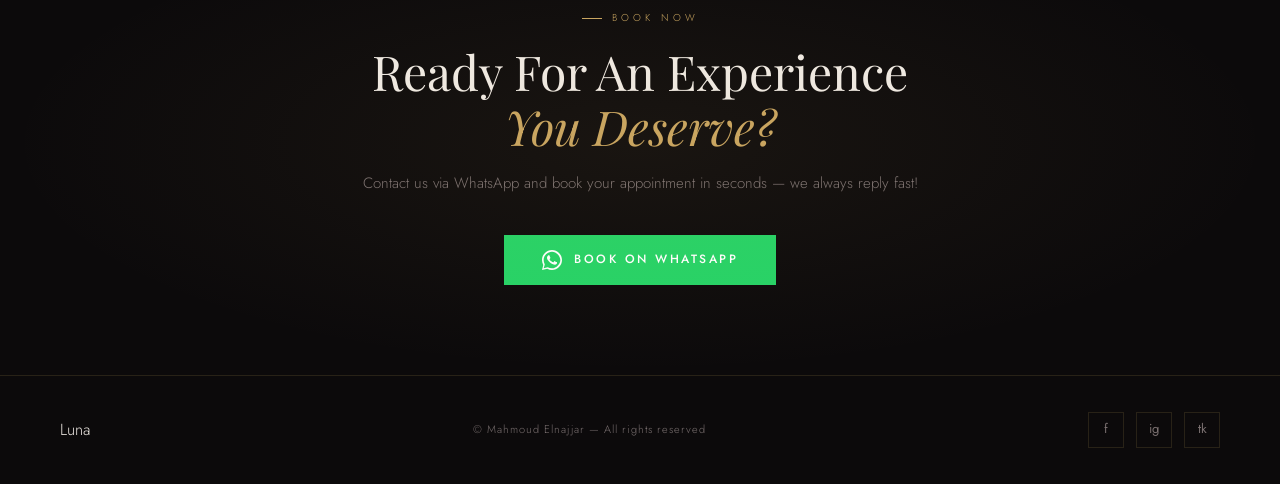
==== commit 278dd047: "Update fmt.Println message from 'Hello' to 'Goodbye'" ====
--- a/index.html
+++ b/index.html
@@ -1,14 +1,15 @@
 <!DOCTYPE html>
-<html lang="en"> <head>
+<html lang="en">
+<head>
     <meta charset="UTF-8">
     <meta name="viewport" content="width=device-width, initial-scale=1.0">
     <title>Luna Beauty Studio</title>
     <link href="https://fonts.googleapis.com/css2?family=Playfair+Display:ital,wght@0,400;0,700;1,400&family=Jost:wght@300;400;500;600&display=swap" rel="stylesheet">
     <link rel="stylesheet" href="style.css">
 </head>
-
 <body>
 
+    <!-- شريط التنقل (Navbar) -->
     <nav>
         <div class="hero-logo">LUNA</div>
         <ul class="nav-links">
@@ -19,8 +20,33 @@
             <li><a href="#contact">Contact Us</a></li>
         </ul>
         <button class="btn-nav" onclick="window.open('https://wa.me/201554022009','_blank')">Book Now</button>
+        
+        <!-- زرار فتح المنيو للموبايل -->
+        <button class="menu-toggle" id="menuOpenBtn">☰</button>
     </nav>
 
+    <!-- الخلفية المظلمة الشفافة عند فتح المنيو -->
+    <div class="menu-overlay" id="menuOverlay"></div>
+
+    <!-- المنيو الجانبية للموبايل (المعدلة احترافياً) -->
+    <div class="mobile-menu" id="mobileMenu">
+        <button class="menu-close" id="menuCloseBtn">✕</button>
+        
+        <!-- اللوجو الداخلي لضبط المظهر العلوي -->
+        <div class="mobile-menu-logo">LUNA</div>
+        
+        <ul class="mobile-nav-links">
+            <li><a href="#hero">Home</a></li>
+            <li><a href="#services">Services</a></li>
+            <li><a href="#gallery">Gallery</a></li>
+            <li><a href="#testimonials">Testimonials</a></li>
+            <li><a href="#contact">Contact Us</a></li>
+        </ul>
+        
+        <button class="btn-nav-mobile" onclick="window.open('https://wa.me/201554022009','_blank')">Book Now</button>
+    </div>
+
+    <!-- واجهة الموقع (Hero Section) -->
     <section class="hero" id="hero">
         <div class="hero-content">
             <p class="dis">Cairo's Premier Beauty Studio</p>
@@ -64,6 +90,7 @@
         </div>
     </section>
 
+    <!-- شريط الأرقام والفاصل (Divider) -->
     <div class="divider">
         <div class="div-item">
             <div class="div-num">8+</div>
@@ -86,6 +113,7 @@
         </div>
     </div>
 
+    <!-- سيكشن الخدمات (Services) -->
     <section class="services" id="services">
         <div class="sec-head">
             <div>
@@ -123,6 +151,7 @@
         </div>
     </section>
 
+    <!-- معرض الصور (Gallery) -->
     <section class="gallery" id="gallery">
         <div class="sec-head">
             <div>
@@ -160,6 +189,7 @@
         </div>
     </section>
 
+    <!-- آراء العملاء (Testimonials) -->
     <section class="testimonials" id="testimonials">
         <div class="sec-head">
             <div>
@@ -196,6 +226,7 @@
         </div>
     </section>
 
+    <!-- سيكشن الحجز (CTA Section) -->
     <section class="cta" id="contact">
         <p class="sec-ey" style="display:inline-flex; gap:10px; margin-bottom:18px">Book Now</p>
         <h2 class="sec-title">
@@ -213,6 +244,7 @@
         </a>
     </section>
 
+    <!-- الفوتر (Footer) -->
     <footer>
         <div class="logo">Luna</div>
         <p class="f-copy">© Mahmoud Elnajjar — All rights reserved</p>
@@ -223,5 +255,225 @@
         </div>
     </footer>
 
+    <!-- جافا سكريبت المطور لإغلاق وفتح القائمة والـ Overlay -->
+    <script>
+        const mobileMenu = document.getElementById('mobileMenu');
+        const menuOverlay = document.getElementById('menuOverlay');
+        const menuOpenBtn = document.getElementById('menuOpenBtn');
+        const menuCloseBtn = document.getElementById('menuCloseBtn');
+        const menuLinks = document.querySelectorAll('.mobile-nav-links a');
+
+        function openMenu() {
+            mobileMenu.classList.add('active');
+            menuOverlay.classList.add('active');
+            document.body.style.overflow = 'hidden'; 
+        }
+
+        function closeMenu() {
+            mobileMenu.classList.remove('active');
+            menuOverlay.classList.remove('active');
+            document.body.style.overflow = 'auto'; 
+        }
+
+        menuOpenBtn.addEventListener('click', openMenu);
+        menuCloseBtn.addEventListener('click', closeMenu);
+        menuOverlay.addEventListener('click', closeMenu); // إغلاق عند الضغط بالخارج
+
+        // إغلاق المنيو عند الضغط على أي لينك داخلها
+        menuLinks.forEach(link => {
+            link.addEventListener('click', closeMenu);
+        });
+    </script>
 </body>
-</html>+</html>
+                <div class="stat-card rate-card">
+                    <div class="stat-icon">★</div>
+                    <div>
+                        <h4>5.0 Rating</h4>
+                        <p>On Google Reviews</p>
+                    </div>
+                </div>
+                <div class="stat-card clients-card">
+                    <div class="stat-icon">★</div>
+                    <div>
+                        <h4>500+</h4>
+                        <p>Happy Clients</p>
+                    </div>
+                </div>
+            </div>
+        </div>
+        
+        <div class="hero-visual">
+            <div class="feat-card">
+                <div class="card-glow"></div>
+                <div class="card-content">
+                    <img src="images/cover.jpg" class="card-img" alt="Balayage & Styling Cover">
+                    <span class="card-tag">Trending Design</span>
+                    <h3 class="card-title">Balayage & Styling</h3>
+                    <p class="card-text">Tailored textures crafted by our top master stylists.</p>
+                </div>
+            </div>
+        </div>
+    </section>
+
+    <div class="divider">
+        <div class="div-item">
+            <div class="div-num">8+</div>
+            <div class="div-label">Years of Experience</div>
+        </div>
+        <div class="div-sep"></div>
+        <div class="div-item">
+            <div class="div-num">500+</div>
+            <div class="div-label">Happy Clients</div>
+        </div>
+        <div class="div-sep"></div>
+        <div class="div-item">
+            <div class="div-num">20+</div>
+            <div class="div-label">Premium Services</div>
+        </div>
+        <div class="div-sep"></div>
+        <div class="div-item">
+            <div class="div-num">98%</div>
+            <div class="div-label">Client Satisfaction</div>
+        </div>
+    </div>
+
+    <section class="services" id="services">
+        <div class="sec-head">
+            <div>
+                <p class="sec-ey">Our Services</p>
+                <h2 class="sec-title">Everything You Need<br>Under One Roof</h2>
+            </div>
+            <a href="#" class="sec-link">View All Services ↗</a>
+        </div>
+
+        <div class="services-grid">
+            <div class="s-card">
+                <span class="s-icon">✂️</span>
+                <h3 class="s-name">Haircut & Styling</h3>
+                <p class="s-desc">Modern designs tailored to your features and daily lifestyle by specialized hands.</p>
+                <p class="s-price">From 150 <small>EGP</small></p>
+            </div>
+            <div class="s-card">
+                <span class="s-icon">🎨</span>
+                <h3 class="s-name">Color & Highlights</h3>
+                <p class="s-desc">Vibrant, long-lasting colors using the latest certified global dyeing techniques.</p>
+                <p class="s-price">From 300 <small>EGP</small></p>
+            </div>
+            <div class="s-card">
+                <span class="s-icon">💄</span>
+                <h3 class="s-name">Professional Makeup</h3>
+                <p class="s-desc">For weddings, special occasions, and photoshoots by professional artists.</p>
+                <p class="s-price">From 400 <small>EGP</small></p>
+            </div>
+            <div class="s-card">
+                <span class="s-icon">💅</span>
+                <h3 class="s-name">Nail Care</h3>
+                <p class="s-desc">Manicure, pedicure, gel, and extensions with the latest trendy designs and colors.</p>
+                <p class="s-price">From 120 <small>EGP</small></p>
+            </div>
+        </div>
+    </section>
+
+    <section class="gallery" id="gallery">
+        <div class="sec-head">
+            <div>
+                <p class="sec-ey">Our Work</p>
+                <h2 class="sec-title">Beauty is in the Details</h2>
+            </div>
+            <a href="#" class="sec-link">See All Work ↗</a>
+        </div>
+
+       <div class="gal-grid">
+            <div class="g-item">
+                <img src="images/cut-color.jpg" alt="Cut & Color" class="g-img" loading="lazy">
+                <div class="g-overlay"><span class="g-label">Cut & Color</span></div>
+            </div>
+            <div class="g-item">
+                <img src="images/highlights.jpg" alt="Highlights" class="g-img pos-center" loading="lazy">
+                <div class="g-overlay"><span class="g-label">Highlights</span></div>
+            </div>
+            <div class="g-item">
+                <img src="images/styling.jpg" alt="Bridal Makeup" class="g-img pos-center" loading="lazy">
+                <div class="g-overlay"><span class="g-label">Bridal Makeup</span></div>
+            </div>
+            <div class="g-item">
+                <img src="images/balayage.jpg" alt="Balayage" class="g-img pos-center" loading="lazy">
+                <div class="g-overlay"><span class="g-label">Balayage</span></div>
+            </div>
+            <div class="g-item">
+                <img src="images/nail-art.jpg" alt="Nail Art" class="g-img" loading="lazy">
+                <div class="g-overlay"><span class="g-label">Nail Art</span></div>
+            </div>
+            <div class="g-item">
+                <img src="images/updo.jpg" alt="Updo Styling" class="g-img" loading="lazy">
+                <div class="g-overlay"><span class="g-label">Updo Styling</span></div>
+            </div>
+        </div>
+    </section>
+
+    <section class="testimonials" id="testimonials">
+        <div class="sec-head">
+            <div>
+                <p class="sec-ey">Testimonials</p>
+                <h2 class="sec-title">What They Say</h2>
+            </div>
+        </div>
+
+        <div class="t-grid">
+            <div class="t-card">
+                <div class="t-stars">★★★★★</div>
+                <p class="t-text">"The experience was absolutely wonderful! The team is professional and friendly, and I walked out with a completely different look that exceeded my expectations!"</p>
+                <div class="t-author">
+                    <div class="t-name">Sara Ahmed</div>
+                    <div class="t-role">Regular Client</div>
+                </div>
+            </div>
+            <div class="t-card">
+                <div class="t-stars">★★★★★</div>
+                <p class="t-text">"The makeup they did for my wedding was dreamy! All the guests asked about the salon's name. I will definitely be back ✨"</p>
+                <div class="t-author">
+                    <div class="t-name">Nour Mohamed</div>
+                    <div class="t-role">Happy Bride</div>
+                </div>
+            </div>
+            <div class="t-card">
+                <div class="t-stars">★★★★★</div>
+                <p class="t-text">"Finally a salon that understands curly hair! The highlights turned out exactly like what I saw on Instagram. Thank you Luna 💛"</p>
+                <div class="t-author">
+                    <div class="t-name">Reem Khaled</div>
+                    <div class="t-role">Regular Client</div>
+                </div>
+            </div>
+        </div>
+    </section>
+
+    <section class="cta" id="contact">
+        <p class="sec-ey" style="display:inline-flex; gap:10px; margin-bottom:18px">Book Now</p>
+        <h2 class="sec-title">
+            Ready For An Experience<br>
+            <em>You Deserve?</em>
+        </h2>
+        <p class="cta-sub">Contact us via WhatsApp and book your appointment in seconds — we always reply fast!</p>
+
+        <a href="https://wa.me/201554022009?text=Hello,%20I%20would%20like%20to%20book%20an%20appointment%20at%20Luna%20Beauty%20Studio" target="_blank" class="btn-wa" style="text-decoration: none;">
+            <svg width="20" height="20" viewBox="0 0 24 24" class="wa-icon">
+                <path d="M17.472 14.382c-.297-.149-1.758-.867-2.03-.967-.273-.099-.471-.148-.67.15-.197.297-.767.966-.94 1.164-.173.199-.347.223-.644.075-.297-.15-1.255-.463-2.39-1.475-.883-.788-1.48-1.761-1.653-2.059-.173-.297-.018-.458.13-.606.134-.133.298-.347.446-.52.149-.174.198-.298.298-.497.099-.198.05-.371-.025-.52-.075-.149-.669-1.612-.916-2.207-.242-.579-.487-.5-.669-.51-.173-.008-.371-.01-.57-.01-.198 0-.52.074-.792.372-.272.297-1.04 1.016-1.04 2.479 0 1.462 1.065 2.875 1.213 3.074.149.198 2.096 3.2 5.077 4.487.709.306 1.262.489 1.694.625.712.227 1.36.195 1.871.118.571-.085 1.758-.719 2.006-1.413.248-.694.248-1.289.173-1.413z"/>
+                <path d="M12 0C5.373 0 0 5.373 0 12c0 2.127.555 4.126 1.526 5.858L0 24l6.335-1.508A11.945 11.945 0 0012 24c6.627 0 12-5.373 12-12S18.627 0 12 0zm0 22c-1.873 0-3.641-.487-5.178-1.342L2 22l1.368-4.718A9.953 9.953 0 012 12C2 6.477 6.477 2 12 2s10 5.477 10 10-4.477 10-10 10z"/>
+            </svg>
+            Book on WhatsApp
+        </a>
+    </section>
+
+    <footer>
+        <div class="logo">Luna</div>
+        <p class="f-copy">© Mahmoud Elnajjar — All rights reserved</p>
+        <div class="socials">
+            <a href="#" class="soc" title="Facebook">f</a>
+            <a href="#" class="soc" title="Instagram">ig</a>
+            <a href="#" class="soc" title="TikTok">tk</a>
+        </div>
+    </footer>
+
+</body>
+</html>
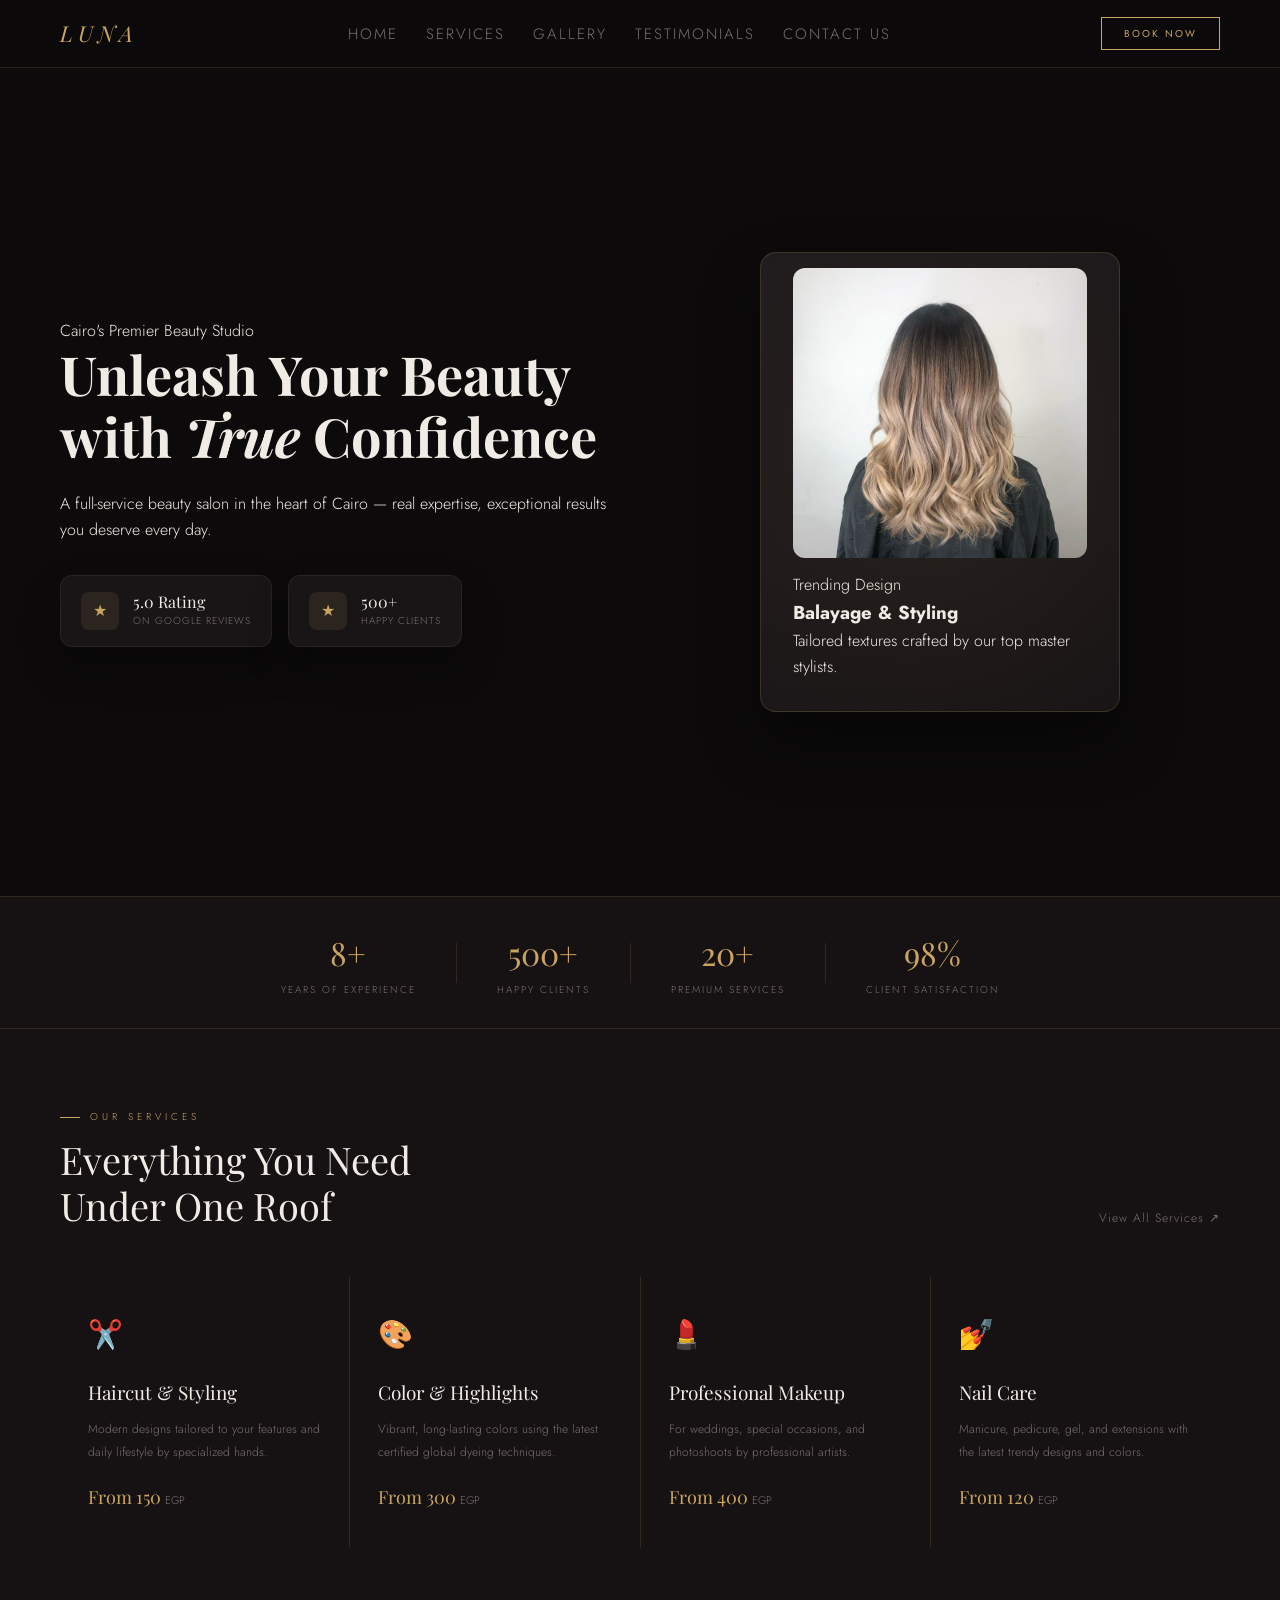
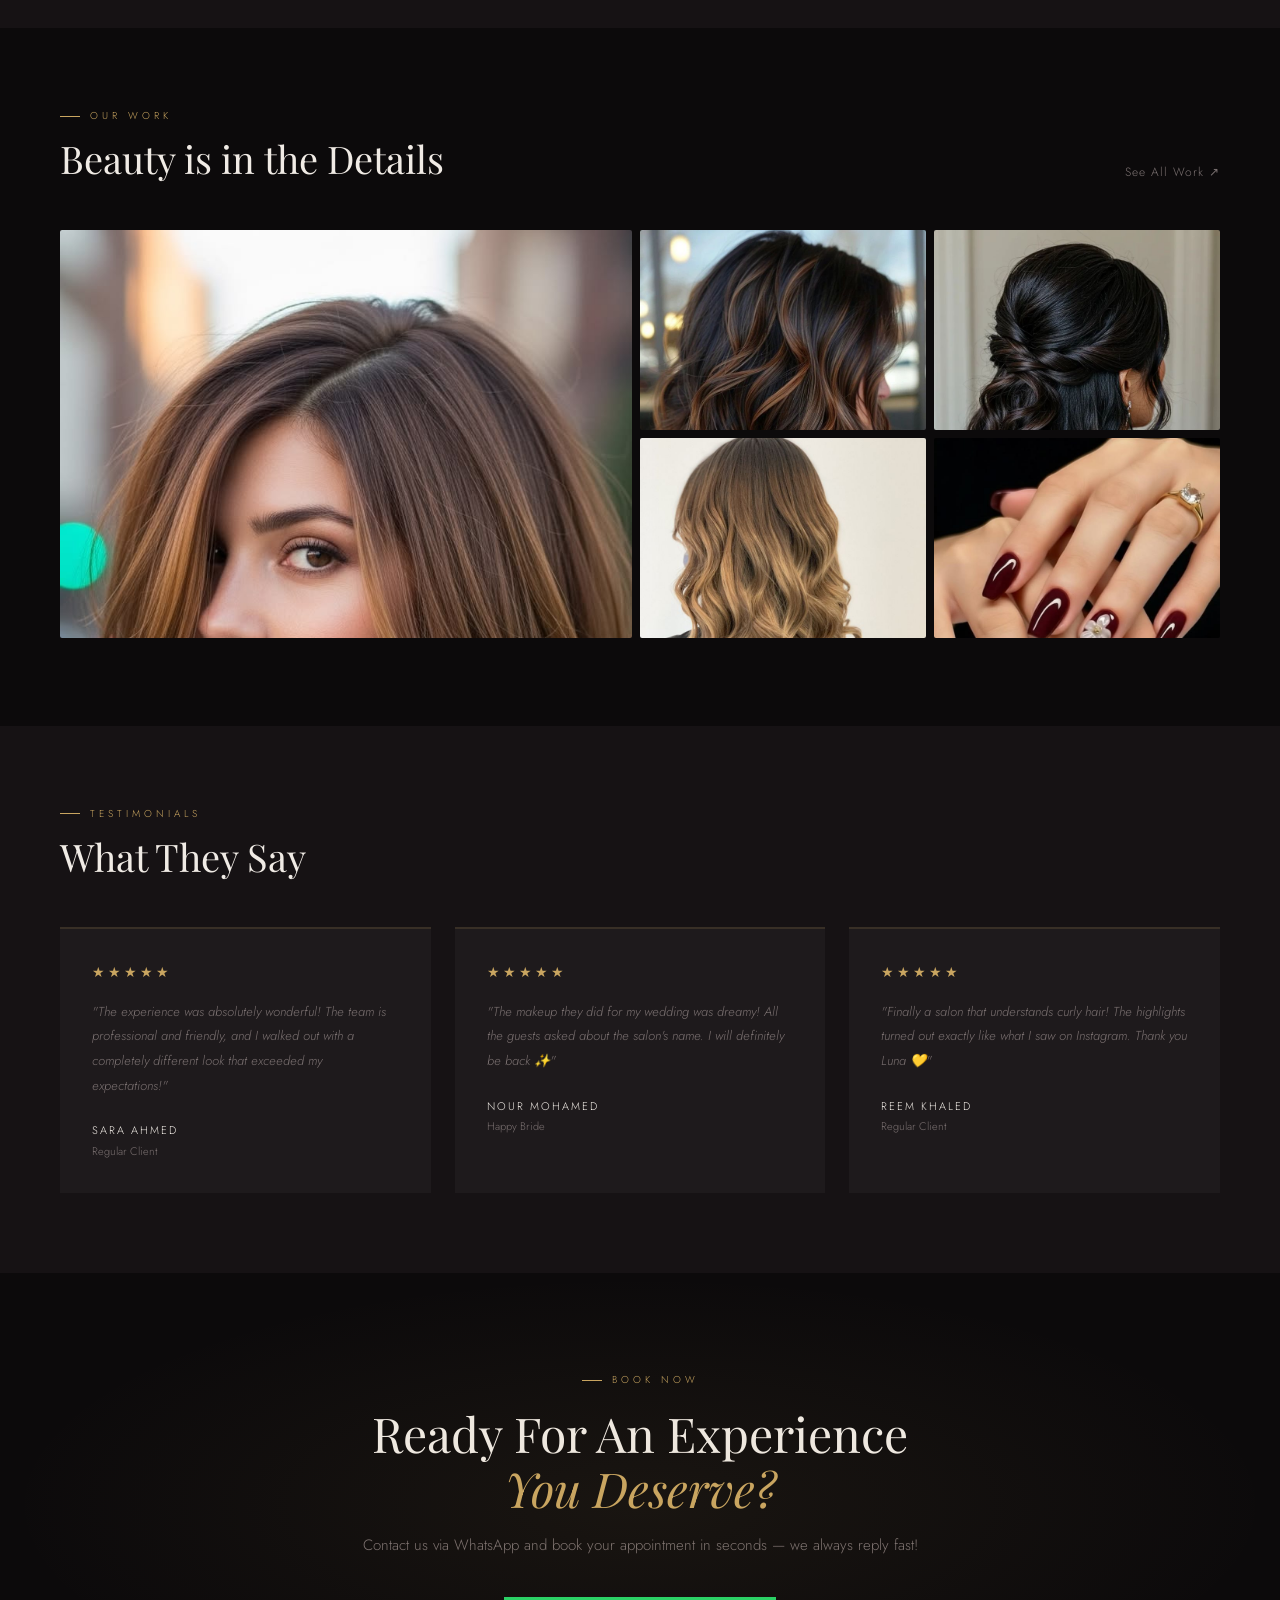
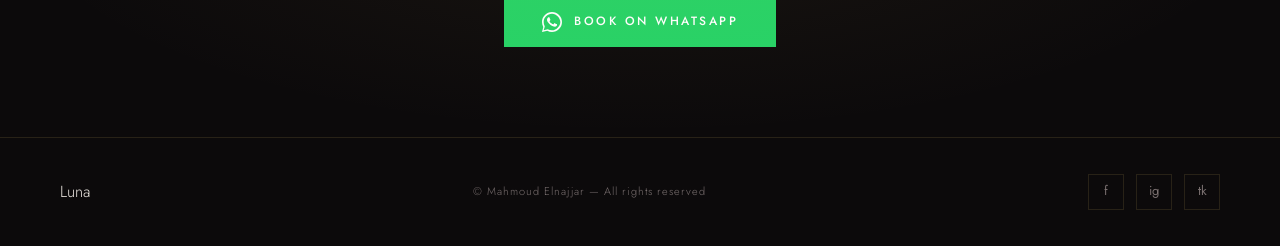
==== commit 23951271: "Add files via upload" ====
--- a/index.html
+++ b/index.html
@@ -28,7 +28,7 @@
     <!-- الخلفية المظلمة الشفافة عند فتح المنيو -->
     <div class="menu-overlay" id="menuOverlay"></div>
 
-    <!-- المنيو الجانبية للموبايل (المعدلة احترافياً) -->
+    <!-- المنيو الجانبية للموبايل (المعدلة احترافياً بعرض ثابت وملائم) -->
     <div class="mobile-menu" id="mobileMenu">
         <button class="menu-close" id="menuCloseBtn">✕</button>
         
@@ -277,203 +277,11 @@
 
         menuOpenBtn.addEventListener('click', openMenu);
         menuCloseBtn.addEventListener('click', closeMenu);
-        menuOverlay.addEventListener('click', closeMenu); // إغلاق عند الضغط بالخارج
-
-        // إغلاق المنيو عند الضغط على أي لينك داخلها
+        menuOverlay.addEventListener('click', closeMenu);
+
         menuLinks.forEach(link => {
             link.addEventListener('click', closeMenu);
         });
     </script>
 </body>
-</html>
-                <div class="stat-card rate-card">
-                    <div class="stat-icon">★</div>
-                    <div>
-                        <h4>5.0 Rating</h4>
-                        <p>On Google Reviews</p>
-                    </div>
-                </div>
-                <div class="stat-card clients-card">
-                    <div class="stat-icon">★</div>
-                    <div>
-                        <h4>500+</h4>
-                        <p>Happy Clients</p>
-                    </div>
-                </div>
-            </div>
-        </div>
-        
-        <div class="hero-visual">
-            <div class="feat-card">
-                <div class="card-glow"></div>
-                <div class="card-content">
-                    <img src="images/cover.jpg" class="card-img" alt="Balayage & Styling Cover">
-                    <span class="card-tag">Trending Design</span>
-                    <h3 class="card-title">Balayage & Styling</h3>
-                    <p class="card-text">Tailored textures crafted by our top master stylists.</p>
-                </div>
-            </div>
-        </div>
-    </section>
-
-    <div class="divider">
-        <div class="div-item">
-            <div class="div-num">8+</div>
-            <div class="div-label">Years of Experience</div>
-        </div>
-        <div class="div-sep"></div>
-        <div class="div-item">
-            <div class="div-num">500+</div>
-            <div class="div-label">Happy Clients</div>
-        </div>
-        <div class="div-sep"></div>
-        <div class="div-item">
-            <div class="div-num">20+</div>
-            <div class="div-label">Premium Services</div>
-        </div>
-        <div class="div-sep"></div>
-        <div class="div-item">
-            <div class="div-num">98%</div>
-            <div class="div-label">Client Satisfaction</div>
-        </div>
-    </div>
-
-    <section class="services" id="services">
-        <div class="sec-head">
-            <div>
-                <p class="sec-ey">Our Services</p>
-                <h2 class="sec-title">Everything You Need<br>Under One Roof</h2>
-            </div>
-            <a href="#" class="sec-link">View All Services ↗</a>
-        </div>
-
-        <div class="services-grid">
-            <div class="s-card">
-                <span class="s-icon">✂️</span>
-                <h3 class="s-name">Haircut & Styling</h3>
-                <p class="s-desc">Modern designs tailored to your features and daily lifestyle by specialized hands.</p>
-                <p class="s-price">From 150 <small>EGP</small></p>
-            </div>
-            <div class="s-card">
-                <span class="s-icon">🎨</span>
-                <h3 class="s-name">Color & Highlights</h3>
-                <p class="s-desc">Vibrant, long-lasting colors using the latest certified global dyeing techniques.</p>
-                <p class="s-price">From 300 <small>EGP</small></p>
-            </div>
-            <div class="s-card">
-                <span class="s-icon">💄</span>
-                <h3 class="s-name">Professional Makeup</h3>
-                <p class="s-desc">For weddings, special occasions, and photoshoots by professional artists.</p>
-                <p class="s-price">From 400 <small>EGP</small></p>
-            </div>
-            <div class="s-card">
-                <span class="s-icon">💅</span>
-                <h3 class="s-name">Nail Care</h3>
-                <p class="s-desc">Manicure, pedicure, gel, and extensions with the latest trendy designs and colors.</p>
-                <p class="s-price">From 120 <small>EGP</small></p>
-            </div>
-        </div>
-    </section>
-
-    <section class="gallery" id="gallery">
-        <div class="sec-head">
-            <div>
-                <p class="sec-ey">Our Work</p>
-                <h2 class="sec-title">Beauty is in the Details</h2>
-            </div>
-            <a href="#" class="sec-link">See All Work ↗</a>
-        </div>
-
-       <div class="gal-grid">
-            <div class="g-item">
-                <img src="images/cut-color.jpg" alt="Cut & Color" class="g-img" loading="lazy">
-                <div class="g-overlay"><span class="g-label">Cut & Color</span></div>
-            </div>
-            <div class="g-item">
-                <img src="images/highlights.jpg" alt="Highlights" class="g-img pos-center" loading="lazy">
-                <div class="g-overlay"><span class="g-label">Highlights</span></div>
-            </div>
-            <div class="g-item">
-                <img src="images/styling.jpg" alt="Bridal Makeup" class="g-img pos-center" loading="lazy">
-                <div class="g-overlay"><span class="g-label">Bridal Makeup</span></div>
-            </div>
-            <div class="g-item">
-                <img src="images/balayage.jpg" alt="Balayage" class="g-img pos-center" loading="lazy">
-                <div class="g-overlay"><span class="g-label">Balayage</span></div>
-            </div>
-            <div class="g-item">
-                <img src="images/nail-art.jpg" alt="Nail Art" class="g-img" loading="lazy">
-                <div class="g-overlay"><span class="g-label">Nail Art</span></div>
-            </div>
-            <div class="g-item">
-                <img src="images/updo.jpg" alt="Updo Styling" class="g-img" loading="lazy">
-                <div class="g-overlay"><span class="g-label">Updo Styling</span></div>
-            </div>
-        </div>
-    </section>
-
-    <section class="testimonials" id="testimonials">
-        <div class="sec-head">
-            <div>
-                <p class="sec-ey">Testimonials</p>
-                <h2 class="sec-title">What They Say</h2>
-            </div>
-        </div>
-
-        <div class="t-grid">
-            <div class="t-card">
-                <div class="t-stars">★★★★★</div>
-                <p class="t-text">"The experience was absolutely wonderful! The team is professional and friendly, and I walked out with a completely different look that exceeded my expectations!"</p>
-                <div class="t-author">
-                    <div class="t-name">Sara Ahmed</div>
-                    <div class="t-role">Regular Client</div>
-                </div>
-            </div>
-            <div class="t-card">
-                <div class="t-stars">★★★★★</div>
-                <p class="t-text">"The makeup they did for my wedding was dreamy! All the guests asked about the salon's name. I will definitely be back ✨"</p>
-                <div class="t-author">
-                    <div class="t-name">Nour Mohamed</div>
-                    <div class="t-role">Happy Bride</div>
-                </div>
-            </div>
-            <div class="t-card">
-                <div class="t-stars">★★★★★</div>
-                <p class="t-text">"Finally a salon that understands curly hair! The highlights turned out exactly like what I saw on Instagram. Thank you Luna 💛"</p>
-                <div class="t-author">
-                    <div class="t-name">Reem Khaled</div>
-                    <div class="t-role">Regular Client</div>
-                </div>
-            </div>
-        </div>
-    </section>
-
-    <section class="cta" id="contact">
-        <p class="sec-ey" style="display:inline-flex; gap:10px; margin-bottom:18px">Book Now</p>
-        <h2 class="sec-title">
-            Ready For An Experience<br>
-            <em>You Deserve?</em>
-        </h2>
-        <p class="cta-sub">Contact us via WhatsApp and book your appointment in seconds — we always reply fast!</p>
-
-        <a href="https://wa.me/201554022009?text=Hello,%20I%20would%20like%20to%20book%20an%20appointment%20at%20Luna%20Beauty%20Studio" target="_blank" class="btn-wa" style="text-decoration: none;">
-            <svg width="20" height="20" viewBox="0 0 24 24" class="wa-icon">
-                <path d="M17.472 14.382c-.297-.149-1.758-.867-2.03-.967-.273-.099-.471-.148-.67.15-.197.297-.767.966-.94 1.164-.173.199-.347.223-.644.075-.297-.15-1.255-.463-2.39-1.475-.883-.788-1.48-1.761-1.653-2.059-.173-.297-.018-.458.13-.606.134-.133.298-.347.446-.52.149-.174.198-.298.298-.497.099-.198.05-.371-.025-.52-.075-.149-.669-1.612-.916-2.207-.242-.579-.487-.5-.669-.51-.173-.008-.371-.01-.57-.01-.198 0-.52.074-.792.372-.272.297-1.04 1.016-1.04 2.479 0 1.462 1.065 2.875 1.213 3.074.149.198 2.096 3.2 5.077 4.487.709.306 1.262.489 1.694.625.712.227 1.36.195 1.871.118.571-.085 1.758-.719 2.006-1.413.248-.694.248-1.289.173-1.413z"/>
-                <path d="M12 0C5.373 0 0 5.373 0 12c0 2.127.555 4.126 1.526 5.858L0 24l6.335-1.508A11.945 11.945 0 0012 24c6.627 0 12-5.373 12-12S18.627 0 12 0zm0 22c-1.873 0-3.641-.487-5.178-1.342L2 22l1.368-4.718A9.953 9.953 0 012 12C2 6.477 6.477 2 12 2s10 5.477 10 10-4.477 10-10 10z"/>
-            </svg>
-            Book on WhatsApp
-        </a>
-    </section>
-
-    <footer>
-        <div class="logo">Luna</div>
-        <p class="f-copy">© Mahmoud Elnajjar — All rights reserved</p>
-        <div class="socials">
-            <a href="#" class="soc" title="Facebook">f</a>
-            <a href="#" class="soc" title="Instagram">ig</a>
-            <a href="#" class="soc" title="TikTok">tk</a>
-        </div>
-    </footer>
-
-</body>
-</html>
+</html>
--- a/style.css
+++ b/style.css
@@ -26,7 +26,7 @@
     font-family: 'Jost', sans-serif;
     font-weight: 300;
     line-height: 1.6;
-    overflow-x: hidden;
+    overflow-x: hidden; /* لمنع أي اهتزاز أفقي في شاشات الموبايل */
 }
 
 /* 2. شريط التنقل (Navbar) */
@@ -87,6 +87,10 @@
 .btn-nav:hover {
     background: var(--gold);
     color: var(--bg);
+}
+
+.menu-toggle {
+    display: none;
 }
 
 /* 3. واجهة الموقع (Hero Section) */
@@ -582,11 +586,12 @@
     color: var(--gold);
 }
 
+/* القائمة مخفية افتراضياً في الشاشات الكبيرة */
+.mobile-menu, .menu-overlay {
+    display: none;
+}
+
 /* 10. شاشات التجاوب (Responsive Design) */
-/* ==========================================================================
-   10. شاشات التجاوب المعدلة لظبط الصور والعرض على الموبايل
-   ========================================================================== */
-
 @media (max-width: 1200px) {
     .hero-title {
         font-size: 42px;
@@ -614,17 +619,135 @@
     }
 }
 
-/* تعديل شاشات التابلت والموبايل المرتكز على وضوح الصور */
+/* شاشات الموبايل والتابلت (أصغر من 768px) */
 @media (max-width: 768px) {
-    .btn-nav {
+    .btn-nav, .nav-links {
         display: none;
     }
     nav {
         padding: 14px 24px;
     }
-    .nav-links {
-        display: none;
-    }
+    
+    /* زر فتح القائمة الجانبية */
+    .menu-toggle {
+        display: block;
+        background: transparent;
+        border: none;
+        color: var(--gold);
+        font-size: 28px;
+        cursor: pointer;
+    }
+
+    /* الـ Overlay */
+    .menu-overlay {
+        display: block;
+        position: fixed;
+        inset: 0;
+        background: rgba(0, 0, 0, 0.7);
+        backdrop-filter: blur(5px);
+        z-index: 998;
+        opacity: 0;
+        pointer-events: none;
+        transition: opacity 0.4s ease;
+    }
+
+    .menu-overlay.active {
+        opacity: 1;
+        pointer-events: auto;
+    }
+
+    /* المنيو الجانبية المحدثة بعرض ملائم وثابت بدون اهتزاز */
+    .mobile-menu {
+        display: flex;
+        flex-direction: column;
+        justify-content: space-between;
+        align-items: center;
+        position: fixed;
+        top: 0;
+        right: -280px; /* العرض الثابت المحكم */
+        width: 280px;  /* قفل مقاس العرض تماماً ليكون ملائماً للموبايل */
+        height: 100vh;
+        background: #110e10; 
+        border-left: 1px solid var(--border);
+        z-index: 999;
+        transition: transform 0.4s cubic-bezier(0.77, 0.2, 0.05, 1.0);
+        padding: 50px 24px 40px 24px;
+    }
+
+    .mobile-menu.active {
+        transform: translateX(-280px); /* سحب ناعم ومثالي لداخل الشاشة */
+    }
+
+    /* زر الإغلاق */
+    .menu-close {
+        position: absolute;
+        top: 24px;
+        right: 24px;
+        background: transparent;
+        border: none;
+        color: var(--muted);
+        font-size: 24px;
+        cursor: pointer;
+        transition: color 0.2s;
+    }
+    .menu-close:hover {
+        color: var(--gold);
+    }
+
+    /* اللوجو داخل المنيو */
+    .mobile-menu-logo {
+        font-family: 'Playfair Display', serif;
+        font-size: 24px;
+        letter-spacing: 6px;
+        color: var(--gold);
+        font-style: italic;
+        margin-bottom: 10px;
+        text-align: center;
+    }
+
+    /* الروابط الموزونة بدقة داخل العرض الثابت */
+    .mobile-nav-links {
+        list-style: none;
+        display: flex;
+        flex-direction: column;
+        gap: 24px; 
+        text-align: center;
+        width: 100%;
+    }
+    .mobile-nav-links a {
+        color: var(--text);
+        font-size: 16px;
+        letter-spacing: 3px;
+        text-transform: uppercase;
+        text-decoration: none;
+        display: block;
+        transition: color 0.3s ease;
+    }
+    .mobile-nav-links a:hover {
+        color: var(--gold);
+    }
+
+    /* زر Book Now متناسق تماماً مع عرض المنيو الثابت */
+    .btn-nav-mobile {
+        background: transparent;
+        border: 1px solid var(--gold);
+        color: var(--gold);
+        padding: 14px 0; /* تعتمد على عرض المنيو بالكامل */
+        font-family: 'Jost', sans-serif;
+        font-size: 11px;
+        letter-spacing: 2.5px;
+        text-transform: uppercase;
+        cursor: pointer;
+        width: 100%; /* العرض يملأ البوكس الداخلي للمنيو دون بروز للخارج */
+        transition: all 0.3s ease;
+        margin-top: auto;
+    }
+    .btn-nav-mobile:hover {
+        background: var(--gold);
+        color: #110e10;
+    }
+
+    /* باقي ستايل الموبايل المتجاوب */
     .hero {
         grid-template-columns: 1fr;
         padding: 40px 24px;
@@ -648,13 +771,13 @@
     .feat-card {
         width: 100%;
         max-width: 100%;
-        height: 420px; /* زيادة الطول شوية عشان الصورة تاخد راحتها */
+        height: 420px;
         margin: 0 auto;
         padding: 20px;
     }
     .card-img {
         height: 260px;
-        object-position: center top; /* رفع صورة الهيرو لفوق عشان تبان كاملة */
+        object-position: center top;
     }
     .hero-stats {
         justify-content: center;
@@ -693,15 +816,13 @@
         grid-template-columns: 1fr;
         gap: 20px;
     }
-    
-    /* تظبيط الصور في الجاليري للموبايل */
     .gal-grid {
         grid-template-columns: 1fr;
-        grid-template-rows: repeat(6, 280px); /* زيادة الارتفاع لـ 280px علشان الصورة تفرش وتوضح */
+        grid-template-rows: repeat(6, 280px);
         gap: 16px;
     }
     .g-img {
-        object-position: center 15% !important; /* إجبار كل الصور تترفع لفوق وتبين تفاصيل الشغل */
+        object-position: center 15% !important;
     }
     .g-item:first-child {
         grid-column: auto;
@@ -721,7 +842,7 @@
     }
 }
 
-/* الفيكس النهائي للشاشات الصغيرة جداً */
+/* الشاشات الصغيرة جداً */
 @media (max-width: 480px) {
     nav {
         padding: 14px 16px;
@@ -749,7 +870,7 @@
         height: 220px;
     }
     .gal-grid {
-        grid-template-rows: repeat(6, 250px); /* مقاس متناسق جداً لشاشات الموبايل الصغير */
+        grid-template-rows: repeat(6, 250px);
     }
     .services-grid {
         grid-template-columns: 1fr;
